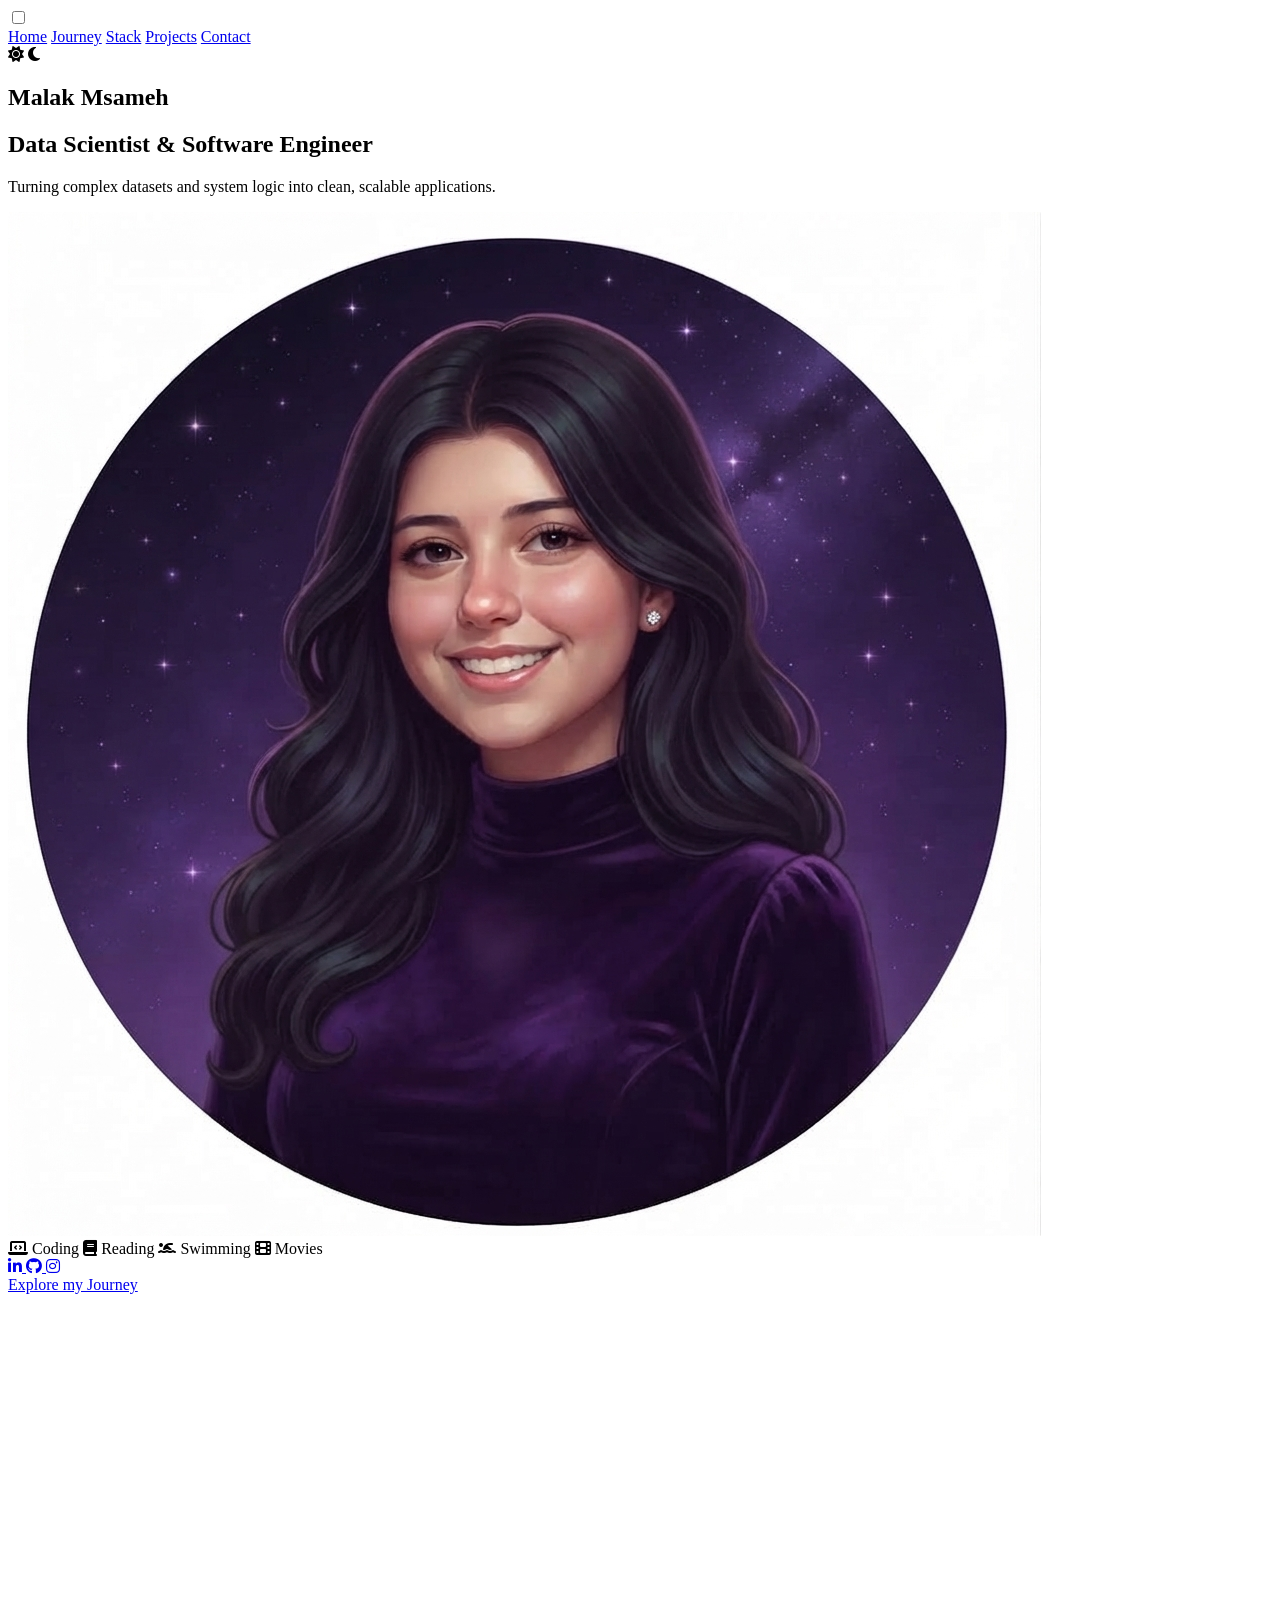
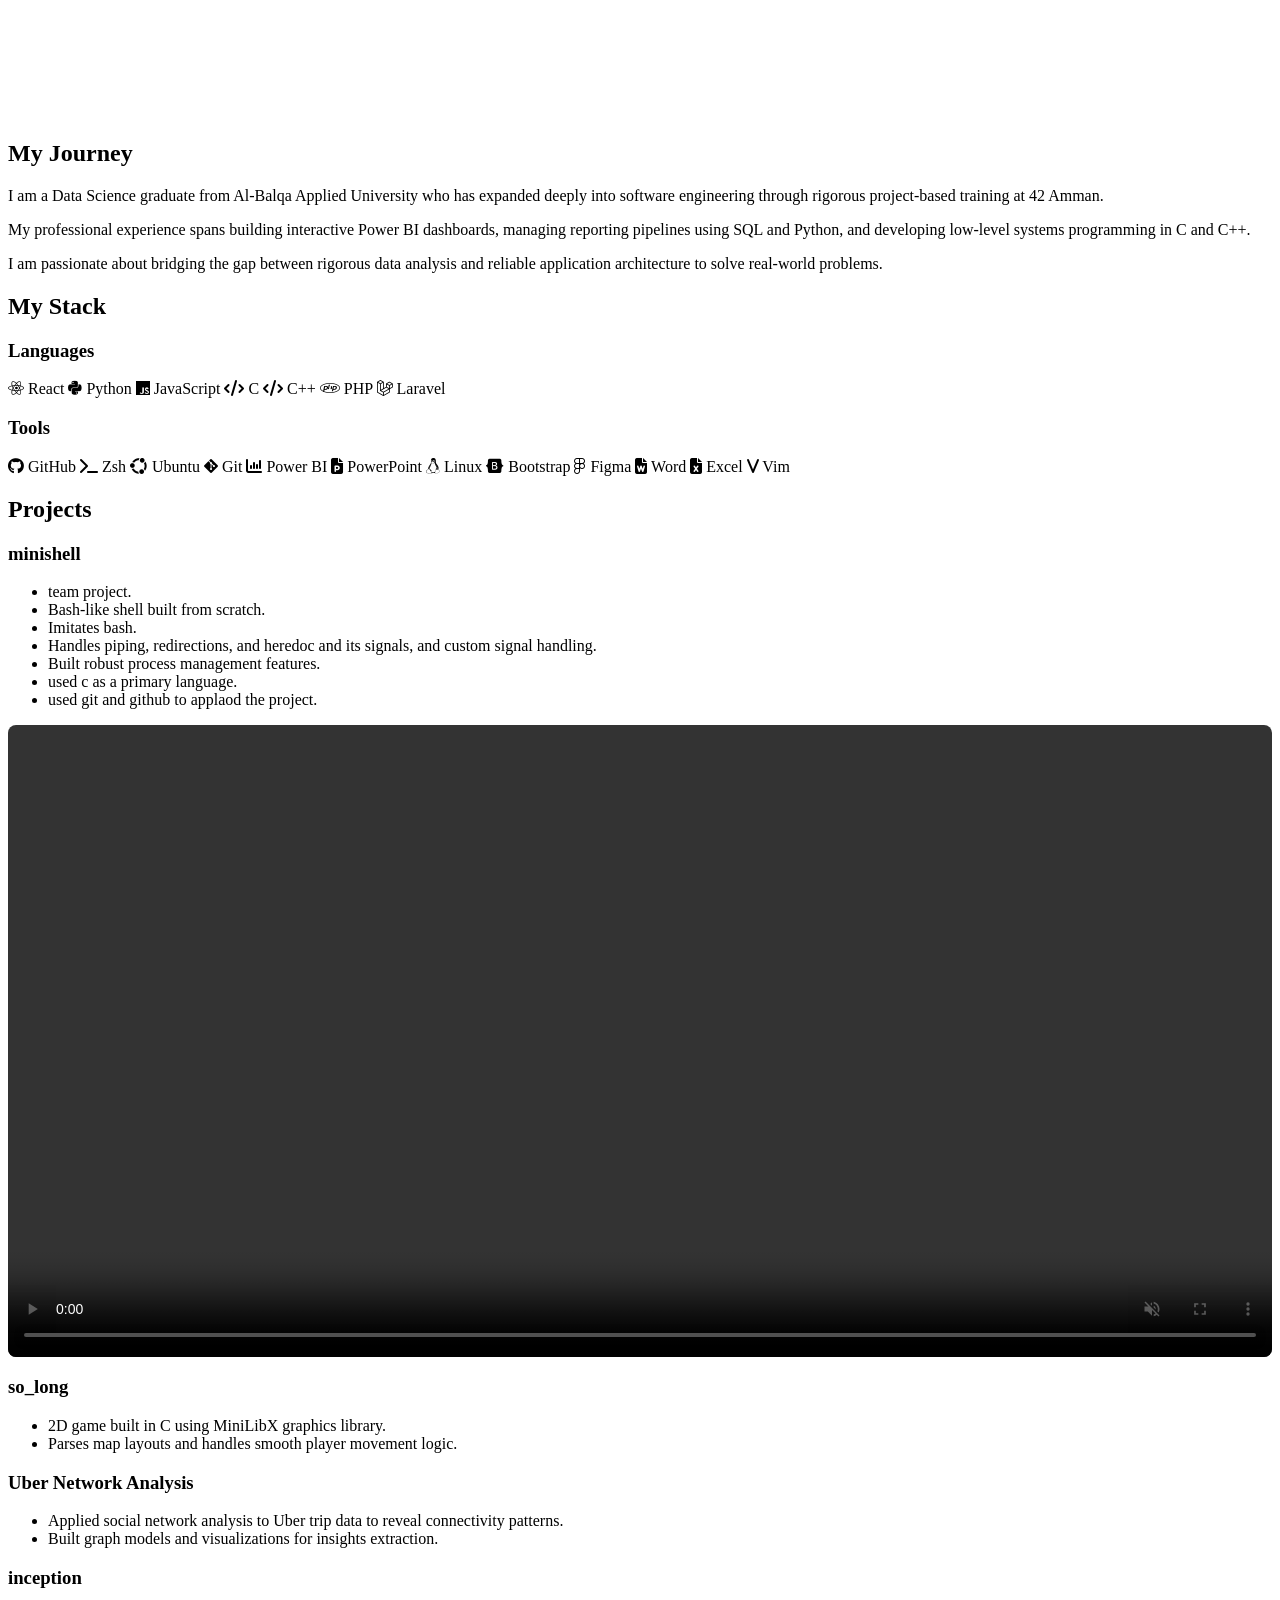
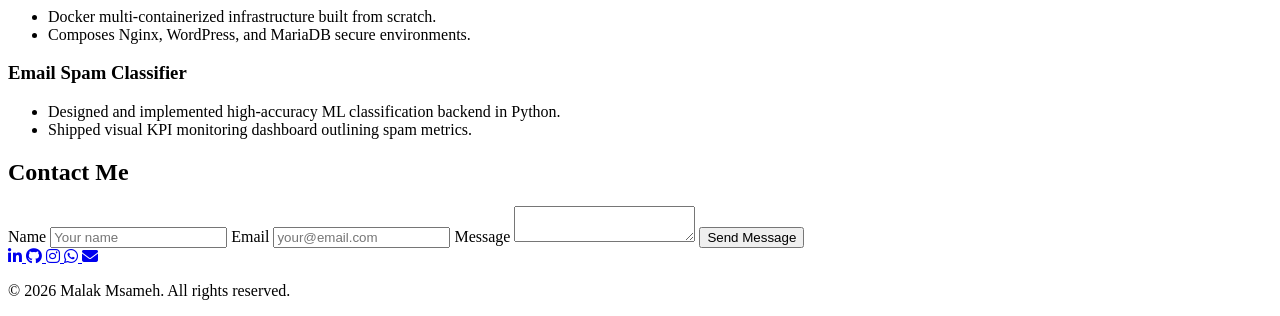
==== index.html @ bebaac87 "completed the html" ====
<!DOCTYPE html>
<html lang="en">
<head>
	<meta charset="UTF-8">
	<meta name="viewport" content="width=device-width, initial-scale=1.0">
	<meta name="description" content="Malak Msameh — Data Scientist and Software Engineer portfolio">
	<title>My Portfolio</title>

	<link rel="stylesheet" href="style.css">
	<link rel="stylesheet" href="https://cdnjs.cloudflare.com/ajax/libs/font-awesome/6.4.0/css/all.min.css">
</head>

<body>
	<!-- the theme of dark and light mode and to switch between them using checkbox-->
	<input type="checkbox" id="theme-toggle" class="theme-checkbox" aria-label="Toggle dark and light mode">
	<div class="container">

		<!-- header section for the nav bar and the dark / light mode -->
		<!-- nav bar elements -->
		<header class="sticky-navbar">
			<nav class="navbar" aria-label="nav">
				<a href="#home">Home</a>
				<a href="#journey">Journey</a>
				<a href="#stack">Stack</a>
				<a href="#projects">Projects</a>
				<a href="#contact">Contact</a>
			</nav>

			<!-- dark and light mode icons  -->
			<label for="theme-toggle" class="theme-toggle-btn" title="Toggle Light/Dark Mode" aria-label="Toggle Light/Dark Mode">
				<i class="fa-solid fa-sun sun-icon"></i>
				<i class="fa-solid fa-moon moon-icon"></i>
			</label>
		</header>

		<!-- main section for everything between the header amd the footer -->
		<main>
			<!-- Hero section or landing screen => title and avatar card-->
			<section id="home" class="intro">

				<div class="hero_sectiom">

					<!-- content of the hero section -->
					<div class="hero-content">
						<!-- name and title and a bit of a quote -->
						<h1 class="name">Malak Msameh</h1>
						<h2 class="profession-title">Data Scientist &amp; Software Engineer</h2>
						<p class="aqout">
							Turning complex datasets and system logic into clean,
							scalable applications.
						</p>
					</div>


					<!-- the avatar card section in the landing page or home page -->
					<div class="hero_avatar">
						<div class="avatar-container">

							<img src="images/avatar.jpg" alt="Malak Msameh Portrait" class="avatar-img">

						</div>

						<!-- hobies icones after the avatar card -->
						<div class="hobbies">
							<span class="hobby-icon">

								<i class="fa-solid fa-laptop-code"></i>
								Coding
							</span>

							<span class="hobby-icon">
								<i class="fa-solid fa-book"></i>
								Reading
							</span>

							<span class="hobby-icon">
								<i class="fa-solid fa-person-swimming"></i>
								Swimming
							</span>

							<span class="hobby-icon">
								<i class="fa-solid fa-film"></i>
								Movies
							</span>
							
						</div>

						<!-- social media links -->
						<div class="social-media-icons">
							<a href="https://www.linkedin.com/in/malak-msameh/" target="_blank" aria-label="LinkedIn">

								<i class="fa-brands fa-linkedin-in"></i>
							</a>

							<a href="https://github.com/malakmsameh" target="_blank" aria-label="GitHub">
								<i class="fa-brands fa-github"></i>
							</a>

							<a href="https://www.instagram.com/malak_musameh/?hl=en" target="_blank" aria-label="Instagram">
								<i class="fa-brands fa-instagram"></i>
							</a>

							<!-- <a href="https://wa.me/" target="_blank" aria-label="WhatsApp">
								<i class="fa-brands fa-whatsapp"></i>
							</a> -->
						</div>
					</div>
				</div>

				<div class="hero-scroll-cue-center">
					<a href="#journey" class="scroll-link">
						<span class="next">Explore my Journey</span>

						<!-- the arrow icon and its measurements and the 
						 xmlns tells the browser that we are using an svg-->
						<svg
							class="squiggly-arrow"
							viewBox="0 0 50 80"
							xmlns="http://www.w3.org/2000/svg"
							aria-hidden="true"
						>
						<!-- this draws the actual line of the arrow  and its style-->
							<path
								d="M35 5 C 10 5, 5 25, 25 30 C 40 35, 10 50, 20 65 M12 55 L22 68 L32 58"
								fill="none"
								stroke-width="2.5"
								stroke-linecap="round"
								stroke-linejoin="round"
							/>
						</svg>
					</a>
				</div>
			</section>

			<!-- my Journey section-->
			<section id="journey">
				<h2 class="section-title">My Journey</h2>

				<div class="about-me">
					<div class="info">
						<p>
							I am a Data Science graduate from Al-Balqa Applied University
							who has expanded deeply into software engineering through
							rigorous project-based training at 42 Amman.
						</p>

						<p>
							My professional experience spans building interactive
							Power BI dashboards, managing reporting pipelines using
							SQL and Python, and developing low-level systems
							programming in C and C++.
						</p>

						<p>
							I am passionate about bridging the gap between rigorous
							data analysis and reliable application architecture to
							solve real-world problems.
						</p>
					</div>
			</div>
		</section>

		<!-- my Stack section -->
		<section id="stack">
		<h2 class="section-title">My Stack</h2>

		<div class="stack-category">
			<h3>Languages</h3>

			<!-- all the icons for the languages -->
			<div class="stack-badge">
			<span class="tech-badge">
				<i class="fa-brands fa-react">

				</i>
				React
			</span>
			<span class="tech-badge">
				<i class="fa-brands fa-python">

				</i>
				Python
			</span>
			<span class="tech-badge">
				<i class="fa-brands fa-js">

				</i>
				JavaScript
			</span>
			<span class="tech-badge">
				<i class="fa-solid fa-code">

				</i>
				C
			</span>
			<span class="tech-badge">
				<i class="fa-solid fa-code">

				</i>
				C++
			</span>
			<span class="tech-badge">
				<i class="fa-brands fa-php">

				</i>
				PHP
			</span>
			<span class="tech-badge">
				<i class="fa-brands fa-laravel">

				</i>
				Laravel
			</span>
			</div>
		</div>

		<!-- all the icons for the tools -->
		<div class="stack-category">
			<h3>Tools</h3>

			<div class="stack-badge">
			<span class="tech-badge">
				<i class="fa-brands fa-github">

				</i>
				GitHub
			</span>
			<span class="tech-badge">
				<i class="fa-solid fa-terminal">

				</i>
				Zsh
			</span>
			<span class="tech-badge">
				<i class="fa-brands fa-ubuntu">

				</i>
				Ubuntu
			</span>
			<span class="tech-badge">
				<i class="fa-brands fa-git-alt">

				</i>
				Git
			</span>
			<span class="tech-badge">
				<i class="fa-solid fa-chart-column">

				</i>
				Power BI
			</span>
			<span class="tech-badge">
				<i class="fa-solid fa-file-powerpoint">

				</i>
				PowerPoint
			</span>
			<span class="tech-badge">
				<i class="fa-brands fa-linux">

				</i>
				Linux
			</span>
			<span class="tech-badge">
				<i class="fa-brands fa-bootstrap">

				</i>
				Bootstrap
			</span>
			<span class="tech-badge">
				<i class="fa-brands fa-figma">

				</i>
				Figma
			</span>
			<span class="tech-badge">
				<i class="fa-solid fa-file-word">

				</i>
				Word
			</span>
			<span class="tech-badge">
				<i class="fa-solid fa-file-excel">

				</i>
				Excel
			</span>
			<span class="tech-badge">
				<i class="fa-solid fa-v">

				</i>
				Vim
			</span>
			</div>
		</div>
		</section>

		<!-- my Projects section-->
		<section id="projects">
		<h2 class="section-title">Projects</h2>

		<div class="projects-grid">
			<!-- Card 1: minishell -->
			<article class="project-card">
			<h3>minishell</h3>
			<ul>
				<li>team project.</li>
				<li>Bash-like shell built from scratch.</li>
				<li>Imitates bash.</li>
				<li>Handles piping, redirections, and heredoc and its signals, and custom signal handling.</li>
				<li>Built robust process management features.</li>
				<li>used c as a primary language.</li>
				<li>used git and github to applaod the project.</li>
			</ul>
			</article>

			<!-- Card 2: so_long -->

			<article class="project-card">
			<div class="so_log_video">
				<video src="video/so_longy.mp4" autoplay muted loop playsinline controls style="width: 100%; border-radius: 8px; display: block;"></video>
			</div>
			<h3>so_long</h3>
			<ul>
				<li>2D game built in C using MiniLibX graphics library.</li>
				<li>Parses map layouts and handles smooth player movement logic.</li>
			</ul>
			</article>
			<!-- Card 3: Uber Network Analysis -->
			<article class="project-card">
			<h3>Uber Network Analysis</h3>
			<ul>
				<li>Applied social network analysis to Uber trip data to reveal connectivity patterns.</li>
				<li>Built graph models and visualizations for insights extraction.</li>
			</ul>
			</article>

			<!-- Card 4: Inception -->
			<article class="project-card">
			<h3>inception</h3>
			<ul>
				<li>Docker multi-containerized infrastructure built from scratch.</li>
				<li>Composes Nginx, WordPress, and MariaDB secure environments.</li>
			</ul>
			</article>

			<!-- Card 5: Email Spam -->
			<article class="project-card project-card-full">
			<h3>Email Spam Classifier</h3>
			<ul>
				<li>Designed and implemented high-accuracy ML classification backend in Python.</li>
				<li>Shipped visual KPI monitoring dashboard outlining spam metrics.</li>
			</ul>
			</article>
		</div>
		</section>

		<!-- Contact me section-->
		<section id="contact" class="contact-section">
			<h2 class="section-title">Contact Me</h2>

			<form class="contact-form" action="#">
				<label for="name">
					Name
				<input type="text" name="name" placeholder="Your name" required>
				</label>

				<label for="email">
					Email
				<input type="email" name="email" placeholder="your@email.com" required >
				</label>

				<label for="message">
					Message
				<textarea name="message" placeholder="Write your message..." required >

				</textarea>
				</label>

				<button type="submit">Send Message</button>
			</form>
		</section>
	</main>

		<!-- Footer -->
		<footer class="footer">
			<div class="footer-social-media-icons">
				<a href="https://www.linkedin.com/in/malak-msameh/" target="_blank" aria-label="LinkedIn" >
					<i class="fa-brands fa-linkedin-in"></i>
				</a>

				<a href="https://github.com/malakmsameh" target="_blank" aria-label="GitHub" >
					<i class="fa-brands fa-github"></i>
				</a>

				<a href="https://www.instagram.com/malak_musameh/?hl=en" target="_blank" aria-label="Instagram" >
					<i class="fa-brands fa-instagram"></i>
				</a>

				<a href="https://wa.me/" target="_blank" aria-label="WhatsApp" >
					<i class="fa-brands fa-whatsapp"></i>
				</a>

				<a href="mailto:malak.musameh31@gmail.com" aria-label="Email" >
					<i class="fa-solid fa-envelope"></i>
				</a>
			</div>

			<!-- copy rights -->
			<p>&copy; 2026 Malak Msameh. All rights reserved.</p>
		</footer>

	</div>
</body>
</html>
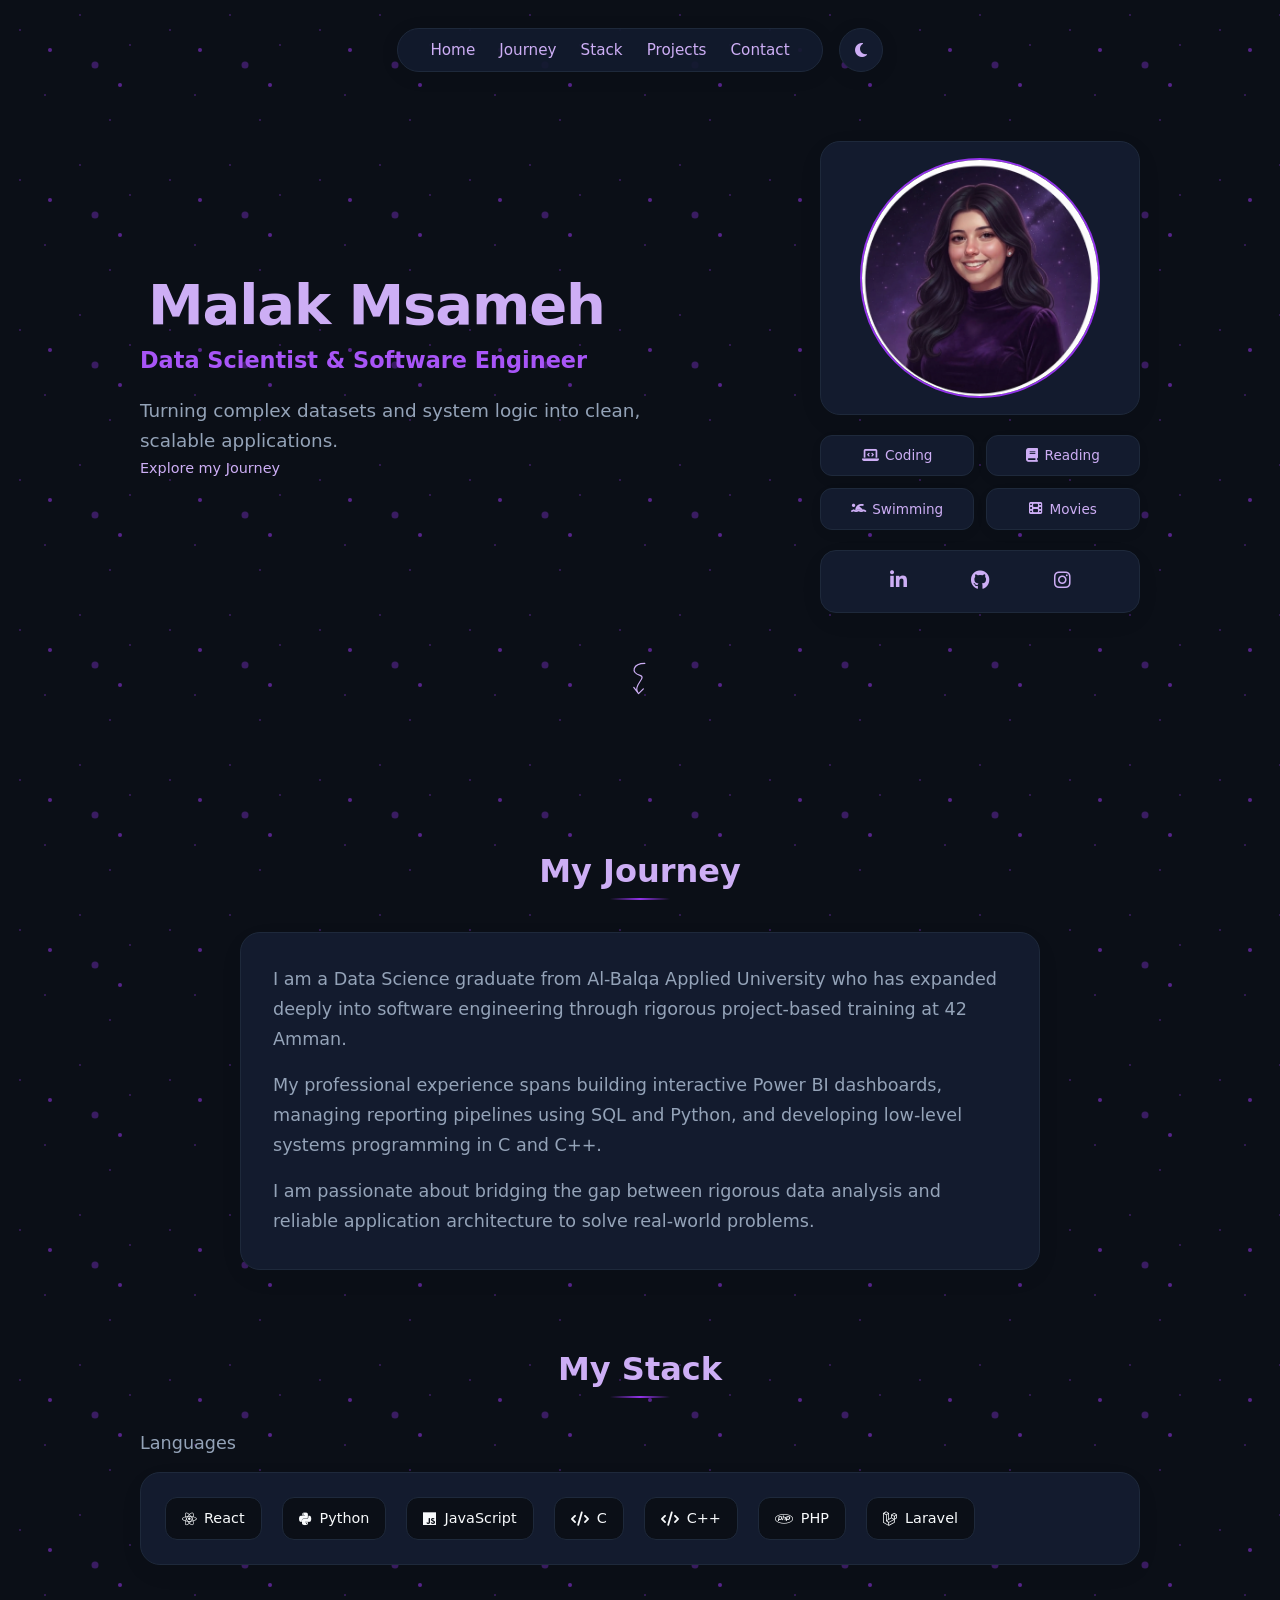
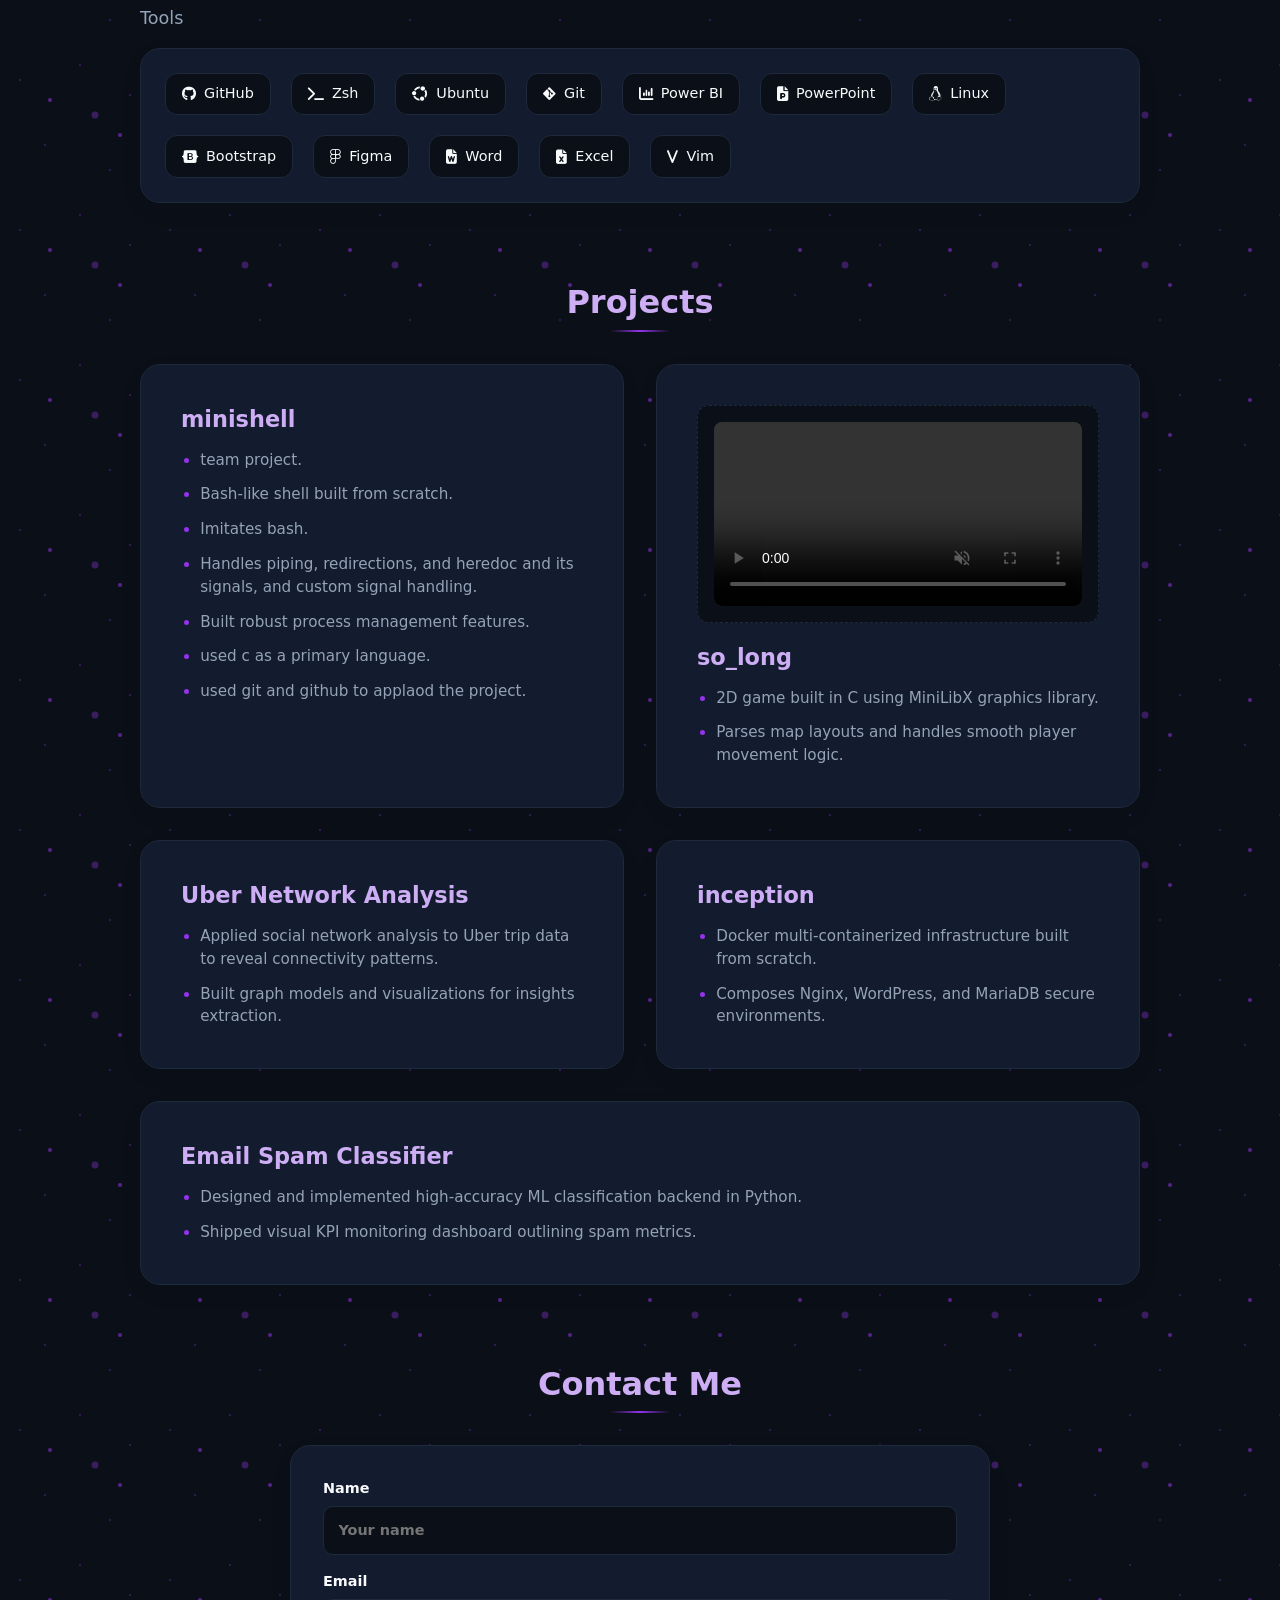
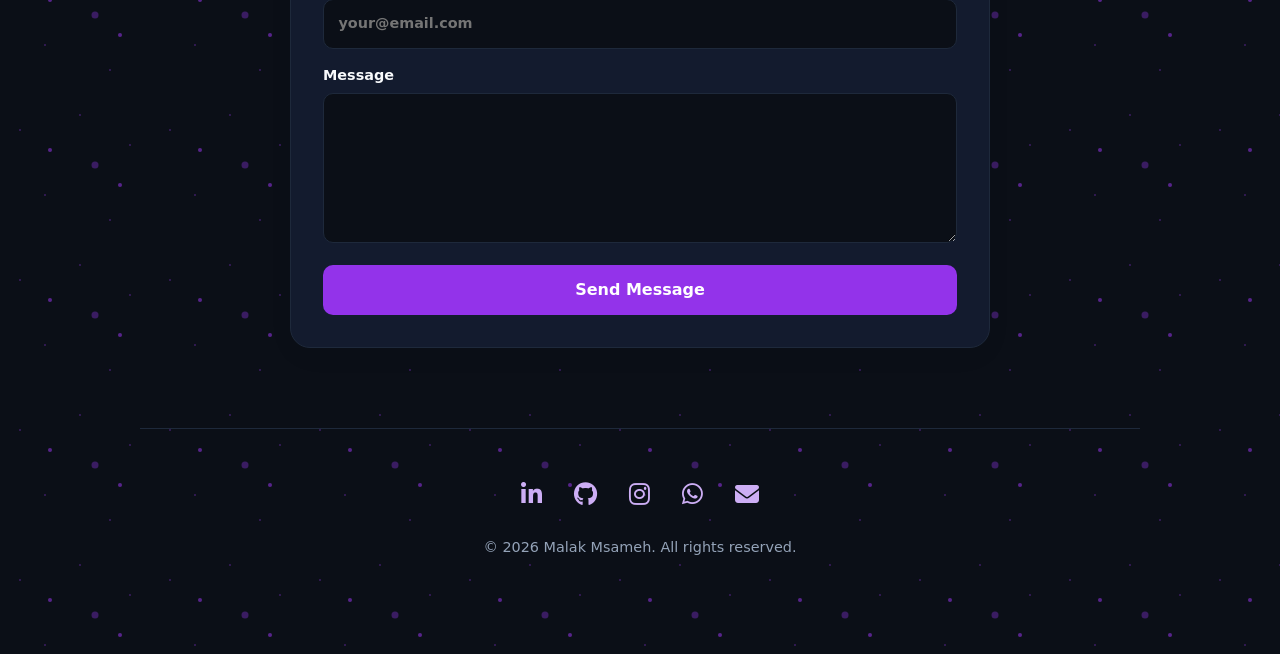
==== commit bc7c6033: "changed the location of the explore" ====
--- a/index.html
+++ b/index.html
@@ -49,6 +49,8 @@
 							Turning complex datasets and system logic into clean,
 							scalable applications.
 						</p>
+						<span class="next">Explore my Journey</span>
+
 					</div>
 
 
@@ -109,7 +111,7 @@
 
 				<div class="hero-scroll-cue-center">
 					<a href="#journey" class="scroll-link">
-						<span class="next">Explore my Journey</span>
+						<!-- <span class="next">Explore my Journey</span> -->
 
 						<!-- the arrow icon and its measurements and the 
 						 xmlns tells the browser that we are using an svg-->
--- a/style.css
+++ b/style.css
@@ -0,0 +1,939 @@
+/* ---------- Theme variables ---------- */
+/* the use of root as a parent contaner or a global container ps has vars */
+:root
+{
+	/* all the colors variables for dark theme*/
+	--bg-color: #0b0f17;
+	--card-bg: #131b2e;
+	--card-border: #1e293b;
+	--text-primary: #f8fafc;
+	--text-secondary: #94a3b8;
+	--accent-lavender: #cdaef5;
+	--accent-purple: #9333ea;
+	--accent-glow: #a855f7;
+	--container-width: 1000px;
+	--page-padding: 1.5rem;
+	--section-space: 5rem;
+}
+
+/* ---------- Light theme variables ---------- */
+body:has(#theme-toggle:checked)
+{
+	--bg-color: #f3ebfc;
+	--card-bg: #e6d5fa;
+	--card-border: #d4bcf7;
+	--text-primary: #2e1065;
+	--text-secondary: #6b46c1;
+	--accent-lavender: #581c87;
+	--accent-purple: #7e22ce;
+	--accent-glow: #9333ea;
+}
+
+/* ---------- Reset ---------- */
+*
+{
+	/* the (*) means everything */
+	/* the box is to make all the cards and boxes the sme size */
+	box-sizing: border-box;
+}
+
+/* smoth */
+html
+{
+	scroll-behavior: smooth;
+	scroll-padding-top: 5rem;
+}
+
+body
+{
+	min-width: 320px;
+	min-height: 100vdh;
+	/* min-height: 550vh; */
+	margin: 0;
+	/* padding: 0 0 8rem; */
+padding: 0 0 2rem;
+	/* overflow-x:auto; */
+
+	background-color: var(--bg-color);
+	/* background dots that are drawn */
+	/* background-image: url("data:image/svg+xml,%3Csvg width='150' height='150' viewBox='0 0 150 150' xmlns='http://www.w3.org/2000/svg'%3E%3Cg fill='%239333ea' fill-opacity='0.15'%3E%3Ccircle cx='20' cy='30' r='1' /%3E%3Ccircle cx='80' cy='15' r='1' /%3E%3Ccircle cx='130' cy='45' r='1' /%3E%3Ccircle cx='45' cy='95' r='1' /%3E%3Ccircle cx='110' cy='120' r='1' /%3E%3Ccircle cx='50' cy='50' r='2' fill-opacity='0.2' /%3E%3Ccircle cx='120' cy='85' r='2' fill-opacity='0.2' /%3E%3Ccircle cx='95' cy='65' r='3.5' fill-opacity='0.1' /%3E%3C/g%3E%3C/svg%3E"); */
+	background-image: url("data:image/svg+xml,%3Csvg width='150' height='150' viewBox='0 0 150 150' xmlns='http://www.w3.org/2000/svg'%3E%3Cg fill='%239333ea' fill-opacity='0.35'%3E%3Ccircle cx='20' cy='30' r='1' /%3E%3Ccircle cx='80' cy='15' r='1' /%3E%3Ccircle cx='130' cy='45' r='1' /%3E%3Ccircle cx='45' cy='95' r='1' /%3E%3Ccircle cx='110' cy='120' r='1' /%3E%3Ccircle cx='50' cy='50' r='2' fill-opacity='0.55' /%3E%3Ccircle cx='120' cy='85' r='2' fill-opacity='0.55' /%3E%3Ccircle cx='95' cy='65' r='3.5' fill-opacity='0.35' /%3E%3C/g%3E%3C/svg%3E");
+	background-repeat: repeat;
+
+	color: var(--text-primary);
+	font-family: system-ui, -apple-system, BlinkMacSystemFont, "Segoe UI",
+		Roboto, sans-serif;
+	line-height: 1.5;
+
+	/* the transition  when i choose light or dark mode*/
+	transition:
+		background-color 0.3s ease,
+		color 0.3s ease;
+}
+
+img, svg
+{
+	display: block;
+	max-width: 100%;
+}
+
+img
+{
+	height: auto;
+}
+
+button,input, textarea
+{
+	font: inherit;
+}
+
+a
+{
+	color: inherit;
+}
+
+.theme-checkbox
+{
+	position: absolute;
+	width: 1px;
+	height: 1px;
+	opacity: 0;
+	/* pointer-events: none; */
+}
+
+/* ---------- Main container ---------- */
+.container
+{
+	width: 92%;
+	max-width: var(--container-width);
+	margin-inline: auto;
+}
+
+/* ---------- Sticky navibar ---------- */
+.sticky-navbar
+{
+	position: sticky;
+	top: 1.5rem;
+	z-index: 1000;
+	display: flex;
+	justify-content: center;
+	align-items: center;
+	gap: 1rem;
+	width: 100%;
+	padding: 0.25rem 0;
+}
+
+.navbar
+{
+	display: flex;
+	flex-wrap: wrap;
+	justify-content: center;
+	align-items: center;
+	gap: 1.5rem;
+	max-width: 100%;
+	padding: 0.6rem 2rem;
+	background-color: color-mix(in srgb, var(--card-bg) 92%, transparent);
+	border: 1px solid var(--card-border);
+	border-radius: 50px;
+	box-shadow: 0 4px 20px rgba(0, 0, 0, 0.08);
+}
+
+.navbar a
+{
+	flex: 0 0 auto;
+	color: var(--accent-lavender);
+	text-decoration: none;
+	font-size: 0.95rem;
+	font-weight: 500;
+	white-space: nowrap;
+	transition: color 0.2s ease, transform 0.2s ease;
+}
+
+.navbar a:hover
+{
+	color: var(--accent-glow);
+	transform: translateY(-2px);
+}
+
+.theme-toggle-btn
+{
+	flex: 0 0 auto;
+	display: flex;
+	width: 44px;
+	height: 44px;
+	border-radius: 50%;
+	justify-content: center;
+	align-items: center;
+	cursor: pointer;
+	background-color: var(--card-bg);
+	border: 1px solid var(--card-border);
+	box-shadow: 0 4px 20px rgba(0, 0, 0, 0.08);
+	transition: transform 0.2s ease, border-color 0.2s ease;
+}
+
+.theme-toggle-btn:hover
+{
+	transform: translateY(-2px);
+	border-color: var(--accent-purple);
+}
+
+.theme-toggle-btn .moon-icon
+{
+	display: block;
+	color: var(--accent-lavender);
+	font-size: 1rem;
+}
+
+.theme-toggle-btn .sun-icon
+{
+	display: none;
+	color: #d97706;
+	font-size: 1.1rem;
+}
+
+#theme-toggle:checked ~ .container .theme-toggle-btn .moon-icon
+{
+	display: none;
+}
+
+#theme-toggle:checked ~ .container .theme-toggle-btn .sun-icon
+{
+	display:block;
+}
+
+/* ---------- Hero section---------- */
+.intro
+{
+	min-height: 80vh;
+	 /* min-height: 100vh; */
+	display: flex;
+	flex-direction: column;
+	justify-content: center;
+	padding: 5rem 0 4rem;
+}
+
+.hero_sectiom
+{
+	display: grid;
+	grid-template-columns: minmax(0, 1.2fr) minmax(240px, 320px);
+	align-items: center;
+	gap: 4rem;
+	width: 100%;
+}
+
+.hero-content
+{
+	min-width: 0;
+}
+
+.name
+{
+	margin: 0 0 0.5rem;
+	padding: 0.2rem 0.5rem;
+	display: inline-block;
+	color: var(--accent-lavender);
+	font-size: 3.5rem;
+	line-height: 1.05;
+	font-weight: 800;
+	letter-spacing: -0.02em;
+	border-radius: 8px;
+	background-color: transparent;
+
+	/* The mandatory transition effect behind my name*/
+	transition: background-color 0.3s ease, color 0.3s ease;
+}
+
+.name:hover
+{
+	background-color: var(--accent-purple);
+	color: #1a0523;
+	cursor:none;
+}
+
+.profession-title
+{
+	margin: 0 0 1.25rem;
+	color: var(--accent-glow);
+	font-size: 1.4rem;
+	line-height: 1.3;
+	font-weight: 600;
+}
+
+.aqout
+{
+	max-width: 550px;
+	margin: 0;
+	color: var(--text-secondary);
+	font-size: 1.15rem;
+	line-height: 1.65;
+	font-weight: 400;
+}
+
+.hero_avatar
+{
+	display: flex;
+	flex-direction: column;
+	gap: 1.25rem;
+	min-width: 0;
+	width: 100%;
+}
+
+.avatar-container
+{
+	width: 100%;
+	border-radius: 20px;
+	padding: 1rem;
+	display: flex;
+	justify-content: center;
+	align-items: center;
+	background-color: var(--card-bg);
+	border: 1px solid var(--card-border);
+	box-shadow: 0 8px 30px rgba(0, 0, 0, 0.04);
+}
+
+.avatar-img
+{
+	width: 100%;
+	max-width: 240px;
+	border-radius: 50%;
+	aspect-ratio: 1;
+	object-fit: cover;
+	border: 2px solid var(--accent-purple);
+}
+
+.hobbies
+{
+	display: grid;
+	grid-template-columns: repeat(2, minmax(0, 1fr));
+	gap: 0.75rem;
+}
+
+.hobby-icon
+{
+	min-width: 0;
+	padding: 0.6rem 0.5rem;
+	border-radius: 12px;
+	display: flex;
+	align-items: center;
+	justify-content: center;
+	gap: 0.4rem;
+	color: var(--accent-lavender);
+	font-size: 0.85rem;
+	text-align: center;
+	background-color: var(--card-bg);
+	border: 1px solid var(--card-border);
+	box-shadow: 0 4px 15px rgba(0, 0, 0, 0.03);
+}
+
+.social-media-icons
+{
+	display: flex;
+	justify-content: center;
+	align-items: center;
+	flex-wrap: wrap;
+	gap: 4rem;
+	border-radius: 16px;
+	padding: 1rem;
+	background-color: var(--card-bg);
+	border: 1px solid var(--card-border);
+	box-shadow: 0 8px 30px rgba(0, 0, 0, 0.03);
+}
+
+.social-media-icons a, .footer-social-media-icons a
+{
+	color: var(--accent-lavender);
+	text-decoration: none;
+	transition: color 0.2s ease, transform 0.2s ease;
+}
+
+.social-media-icons a
+{
+	font-size: 1.2rem;
+}
+
+.social-media-icons a:hover, .footer-social-media-icons a:hover
+{
+	color: var(--accent-glow); transform: translateY(-2px);
+}
+
+/* ---------- Scroll ---------- */
+.hero-scroll-cue-center
+{
+	display: flex;
+	justify-content: center;
+	width: 100%;
+	margin-top: 3rem;
+}
+
+.scroll-link
+{
+	display: flex;
+	flex-direction: column;
+	align-items: center;
+	gap: 0.25rem;
+	color: inherit;
+	text-decoration: none;
+}
+
+.next
+{
+	color: var(--accent-lavender);
+	font-size: 0.9rem;
+	font-weight: 500;
+	text-align: center;
+}
+
+.scroll-link:hover .next
+{
+	color: var(--accent-glow);
+}
+
+/* animation arrow moves */
+.squiggly-arrow
+{
+	width: 24px;
+	height: auto;
+	stroke: var(--accent-lavender);
+	animation: bounceArrow .9s ease-in-out infinite;
+}
+
+@keyframes bounceArrow
+{
+	/* 0%, 20%, 50%, 80%, 100%
+	{
+		transform: translateY(0);
+	} */
+
+	40%
+	{
+		transform: translateY(6px);
+	}
+
+	60%
+	{
+		transform: translateY(3px);
+	}
+}
+
+/* ---------- all the sections ---------- */
+section
+{
+	scroll-margin-top: 5rem;
+}
+
+.section-title
+{
+	position: relative;
+	margin: var(--section-space) 0 2rem;
+	color: var(--accent-lavender);
+	font-size: 2rem;
+	line-height: 1.2;
+	text-align: center;
+}
+
+.section-title::after
+{
+	content: "";
+	display: block;
+	width: 60px;
+	height: 2px;
+	margin: 0.5rem auto 0;
+	background: linear-gradient( 90deg, transparent, var(--accent-purple), transparent);
+}
+
+/* ---------- my Journey section---------- */
+.about-me
+{
+	width: 100%;
+	max-width: 800px;
+	margin-inline: auto;
+}
+
+.info
+{
+	padding: 2rem;
+	color: var(--text-secondary);
+	border-radius: 20px;
+	font-size: 1.1rem;
+	line-height: 1.7;
+	background-color: var(--card-bg);
+	border: 1px solid var(--card-border);
+	box-shadow: 0 8px 30px rgba(0, 0, 0, 0.03);
+}
+
+.info p
+{
+	margin: 0 0 1rem;
+}
+
+.info p:last-child
+{
+	margin-bottom: 0;
+}
+
+/* ---------- Stack ---------- */
+.stack-category
+{
+	margin-bottom: 2.5rem;
+}
+
+.stack-category h3
+{
+	margin: 0 0 1rem;
+	color: var(--text-secondary);
+	font-size: 1.1rem;
+	font-weight: 500;
+}
+
+.stack-badge
+{
+	display: flex;
+	flex-wrap: wrap;
+	align-items: center;
+	gap: 1.25rem;
+	padding: 1.5rem;
+	background-color: var(--card-bg);
+	border: 1px solid var(--card-border);
+	border-radius: 20px;
+	box-shadow: 0 8px 30px rgba(0, 0, 0, 0.03);
+}
+
+.tech-badge
+{
+	min-width: 0;
+	padding: 0.6rem 1rem;
+	display: inline-flex;
+	align-items: center;
+	gap: 0.5rem;
+	color: var(--text-primary);
+	font-size: 0.9rem;
+	white-space: nowrap;
+	background-color: var(--bg-color);
+	border: 1px solid var(--card-border);
+	border-radius: 12px;
+	transition: transform 0.2s ease, border-color 0.2s ease;
+}
+
+.tech-badge:hover
+{
+	transform: translateY(-3px);
+	border-color: var(--accent-purple);
+}
+
+/* ---------- Projects ---------- */
+.projects-grid
+{
+	display: grid;
+	grid-template-columns: repeat(2, minmax(0, 1fr));
+	gap: 2rem;
+	margin-bottom: var(--section-space);
+}
+
+.project-card
+{
+	min-width: 0;
+	padding: 2.5rem;
+	background-color: var(--card-bg);
+	border: 1px solid var(--card-border);
+	border-radius: 20px;
+	box-shadow: 0 8px 30px rgba(0, 0, 0, 0.03);
+	transition: transform 0.3s ease, border-color 0.3s ease;
+}
+
+/* Full-width card project*/
+.project-card-full
+{
+	grid-column: 1 / -1;
+}
+
+.project-card:hover
+{
+	transform: translateY(-4px);
+	border-color: var(--accent-purple);
+}
+
+.project-card h3
+{
+	margin: 0 0 1rem;
+	color: var(--accent-lavender);
+	font-size: 1.4rem;
+	line-height: 1.25;
+	overflow-wrap: anywhere;
+}
+
+.project-card ul
+{
+	display: flex;
+	flex-direction: column;
+	gap: 0.75rem;
+	margin: 0;
+	padding-left: 1.2rem;
+	color: var(--text-secondary);
+	font-size: 0.95rem;
+}
+
+.project-card li::marker
+{
+	color: var(--accent-purple);
+}
+
+.so_log_video
+{
+	min-height: 160px;
+	margin-bottom: 1.25rem;
+	padding: 1rem;
+	display: flex;
+	align-items: center;
+	justify-content: center;
+	color: var(--text-secondary);
+	font-size: 0.9rem;
+	text-align: center;
+	background: var(--bg-color);
+	border: 1px dashed var(--card-border);
+	border-radius: 12px;
+}
+
+/* ---------- Contactme ---------- */
+.contact-section
+{
+	margin-bottom: var(--section-space);
+}
+
+.contact-form
+{
+	width: 100%;
+	max-width: 700px;
+	margin-inline: auto;
+	padding: 2rem;
+	display: grid;
+	gap: 1rem;
+	background-color: var(--card-bg);
+	border: 1px solid var(--card-border);
+	border-radius: 20px;
+	box-shadow: 0 8px 30px rgba(0, 0, 0, 0.03);
+}
+
+.contact-form label
+{
+	color: var(--text-primary);
+	font-size: 0.9rem;
+	font-weight: 600;
+}
+
+.contact-form input, .contact-form textarea
+{
+	width: 100%;
+	margin-top: 0.4rem;
+	padding: 0.8rem 0.9rem;
+	color: var(--text-primary);
+	background-color: var(--bg-color);
+	border: 1px solid var(--card-border);
+	border-radius: 10px;
+	outline: none;
+	transition: border-color 0.2s ease, box-shadow 0.2s ease;
+}
+
+.contact-form textarea
+{
+	min-height: 150px;
+	resize: vertical;
+}
+
+.contact-form input:focus, .contact-form textarea:focus
+{
+	border-color: var(--accent-purple);
+	box-shadow: 0 0 0 3px color-mix(in srgb, var(--accent-purple) 20%, transparent);
+}
+
+.contact-form button
+{
+	width: 100%;
+	padding: 0.8rem 1.2rem;
+
+	color: #fff;
+	background: var(--accent-purple);
+	border: 0;
+	border-radius: 10px;
+
+	cursor: pointer;
+	font-weight: 600;
+
+	transition: transform 0.2s ease, background-color 0.2s ease;
+}
+
+.contact-form button:hover,
+.contact-form button:focus-visible
+{
+	background-color: var(--accent-glow);
+	transform: translateY(-2px);
+}
+
+/* ---------- Footer ---------- */
+.footer
+{
+	margin-top: 3rem;
+	margin-bottom: max(2rem, env(safe-area-inset-bottom));
+	padding: 3rem 0 calc(2rem + env(safe-area-inset-bottom));
+	color: var(--text-secondary);
+	text-align: center;
+	border-top: 1px solid var(--card-border);
+}
+
+.footer-social-media-icons
+{
+	display: flex;
+	justify-content: center;
+	align-items: center;
+	flex-wrap: wrap;
+	gap: 1.25rem 2rem;
+	margin-bottom: 1.5rem;
+}
+
+.footer-social-media-icons a
+{
+	font-size: 1.5rem;
+}
+
+.footer p
+{
+	margin: 0;
+	font-size: 0.9rem;
+	overflow-wrap: anywhere;
+}
+
+/* media query: all sizes */
+@media (max-width: 768px)
+{
+	:root
+	{
+		--page-padding: 1.25rem;
+		--section-space: 4rem;
+	}
+
+	.container
+	{
+		width: 94%;
+	}
+
+	.intro
+	{
+		min-height: auto;
+		padding: 3rem 0 2.5rem;
+	}
+
+	.hero_sectiom
+	{
+		grid-template-columns: 1fr;
+		gap: 2.5rem;
+		text-align: center;
+	}
+
+	.hero-content
+	{
+		display: flex;
+		flex-direction: column;
+		align-items: center;
+	}
+
+	.name
+	{
+		font-size: 2.75rem;
+	}
+
+	.profession-title
+	{
+		font-size: 1.2rem;
+	}
+
+	.aqout
+	{
+		max-width: 100%;
+	}
+
+	.hero_avatar
+	{
+		width: 100%;
+		max-width: 420px;
+		margin-inline: auto;
+	}
+
+	.section-title
+	{
+		font-size: 1.75rem;
+	}
+
+	.projects-grid
+	{
+		grid-template-columns: 1fr;
+	}
+
+	.footer
+	{
+		padding: 2.5rem 0 1.5rem;
+	}
+}
+
+@media (max-width: 480px)
+{
+	:root
+	{
+		--page-padding: 1rem;
+		--section-space: 3rem;
+	}
+
+	.container
+	{
+		width: 100%;
+		padding-inline: var(--page-padding);
+	}
+
+	body
+	{
+		padding-bottom: 1.5rem;
+	}
+
+	.sticky-navbar
+	{
+		top: 0.5rem;
+		align-items: stretch;
+	}
+
+	.navbar
+	{
+		flex: 1 1 auto;
+		gap: 0.5rem 0.75rem;
+		padding: 0.6rem 0.75rem;
+		border-radius: 18px;
+	}
+
+	.navbar a
+	{
+		font-size: 0.78rem;
+	}
+
+	.theme-toggle-btn
+	{
+		width: 40px;
+		height: 40px;
+	}
+
+	.intro
+	{
+		padding-top: 2.5rem;
+	}
+
+	.name
+	{
+		font-size: 2rem;
+	}
+
+	.profession-title
+	{
+		font-size: 1.05rem;
+	}
+
+	.aqout
+	{
+		font-size: 0.95rem;
+	}
+
+	.hobby-icon
+	{
+		min-height: 42px;
+		font-size: 0.75rem;
+	}
+
+	.stack-badge
+	{
+		gap: 0.6rem;
+		padding: 1rem;
+	}
+
+	.tech-badge
+	{
+		flex: 1 1 auto;
+		justify-content: center;
+		white-space: normal;
+		text-align: center;
+		padding: 0.6rem 0.7rem;
+		font-size: 0.78rem;
+	}
+
+	.section-title
+	{
+		font-size: 1.5rem;
+		margin-top: 3rem;
+		margin-bottom: 1.5rem;
+	}
+
+	.info
+	{
+		padding: 1.25rem;
+		font-size: 1rem;
+	}
+
+	.project-card
+	{
+		padding: 1.25rem;
+		border-radius: 16px;
+	}
+
+	.project-card h3
+	{
+		font-size: 1.15rem;
+	}
+
+	.project-card ul
+	{
+		font-size: 0.85rem;
+	}
+
+	.so_log_video
+	{
+		min-height: 130px;
+	}
+
+	.contact-section
+	{
+		margin-bottom: 2rem;
+	}
+
+	.contact-form
+	{
+		padding: 1.1rem;
+		gap: 0.75rem;
+	}
+
+	.contact-form input, .contact-form textarea
+	{
+		padding: 0.7rem 0.8rem;
+	}
+
+	.contact-form textarea
+	{
+		min-height: 120px;
+	}
+
+	.contact-form button
+	{
+		padding: 0.75rem 1rem;
+	}
+
+	.footer
+	{
+		margin-top: 2rem;
+		margin-bottom: 2rem;
+		padding: 2rem 0 1.5rem;
+	}
+
+	.footer-social-media-icons
+	{
+		/* margin-top: rem; */
+		margin-bottom: 1.25rem;
+	}
+
+	.footer p
+	{
+		line-height: 1.5;
+	}
+}
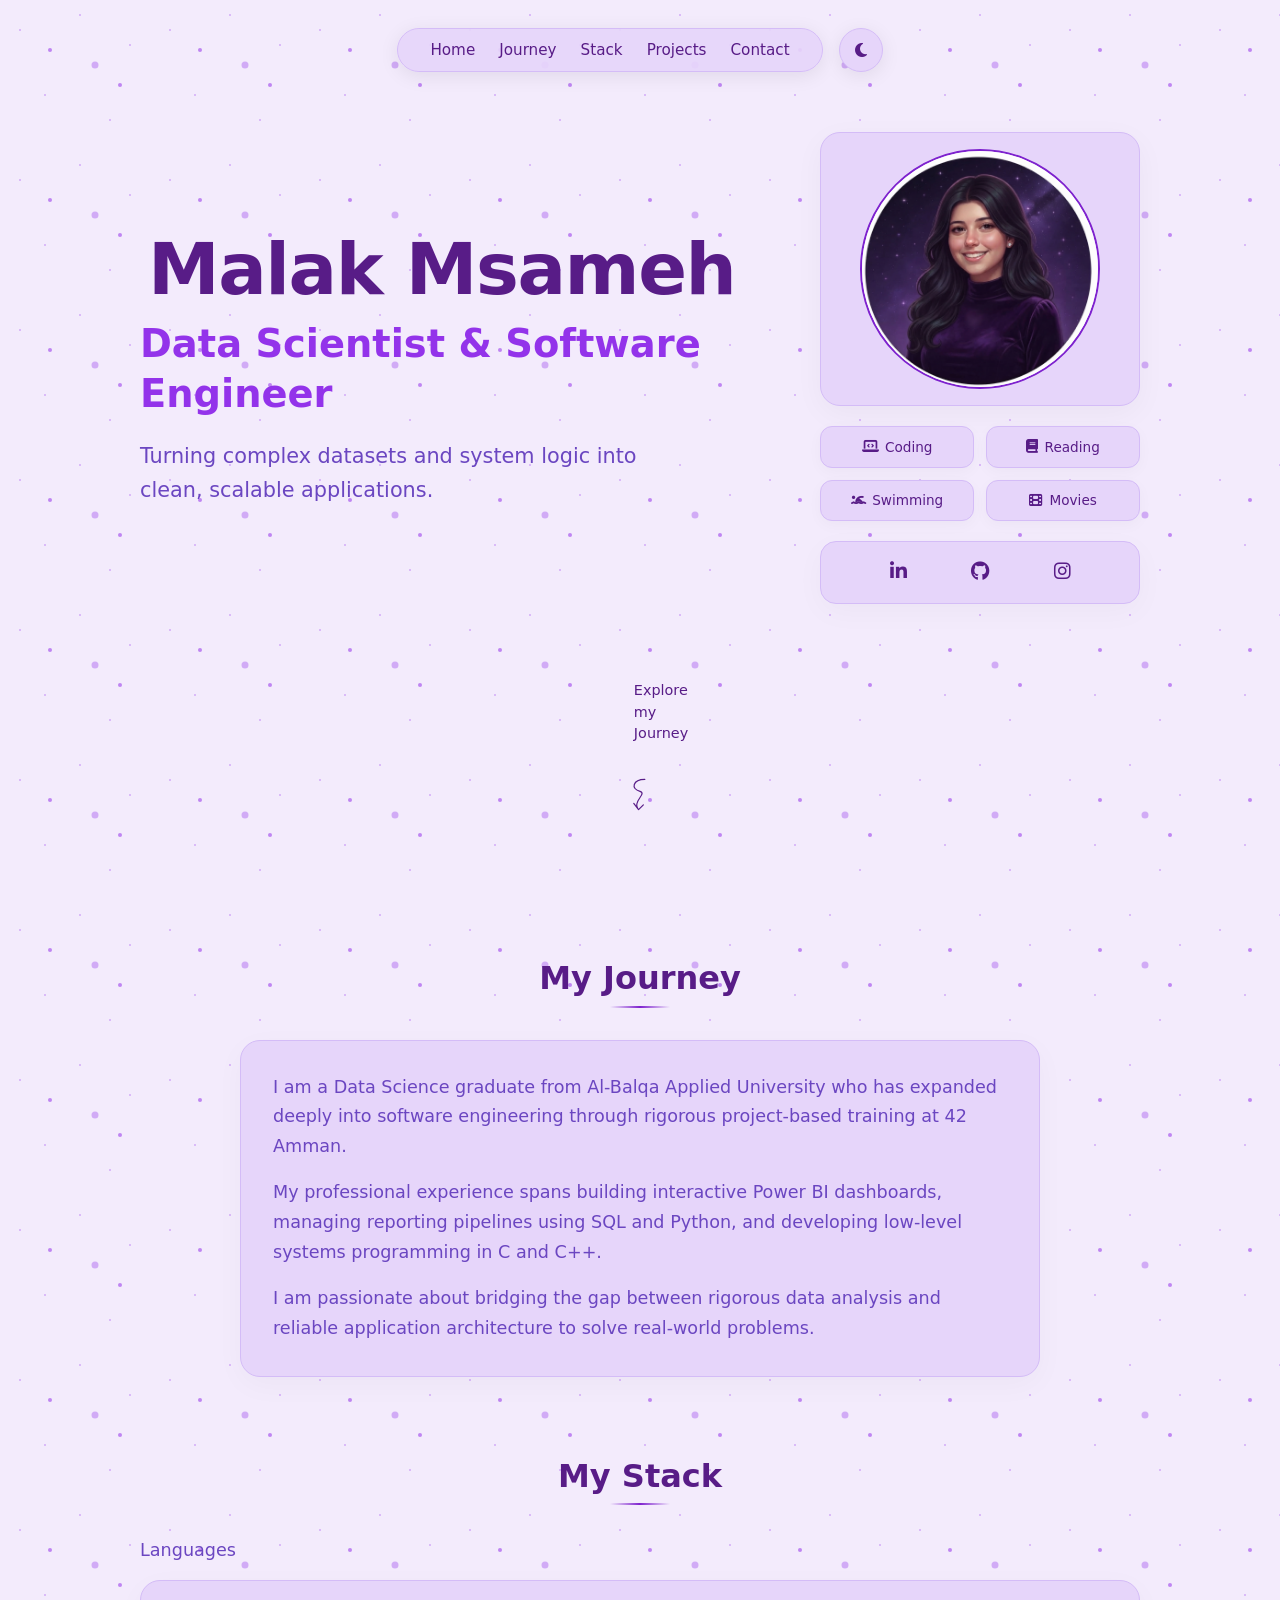
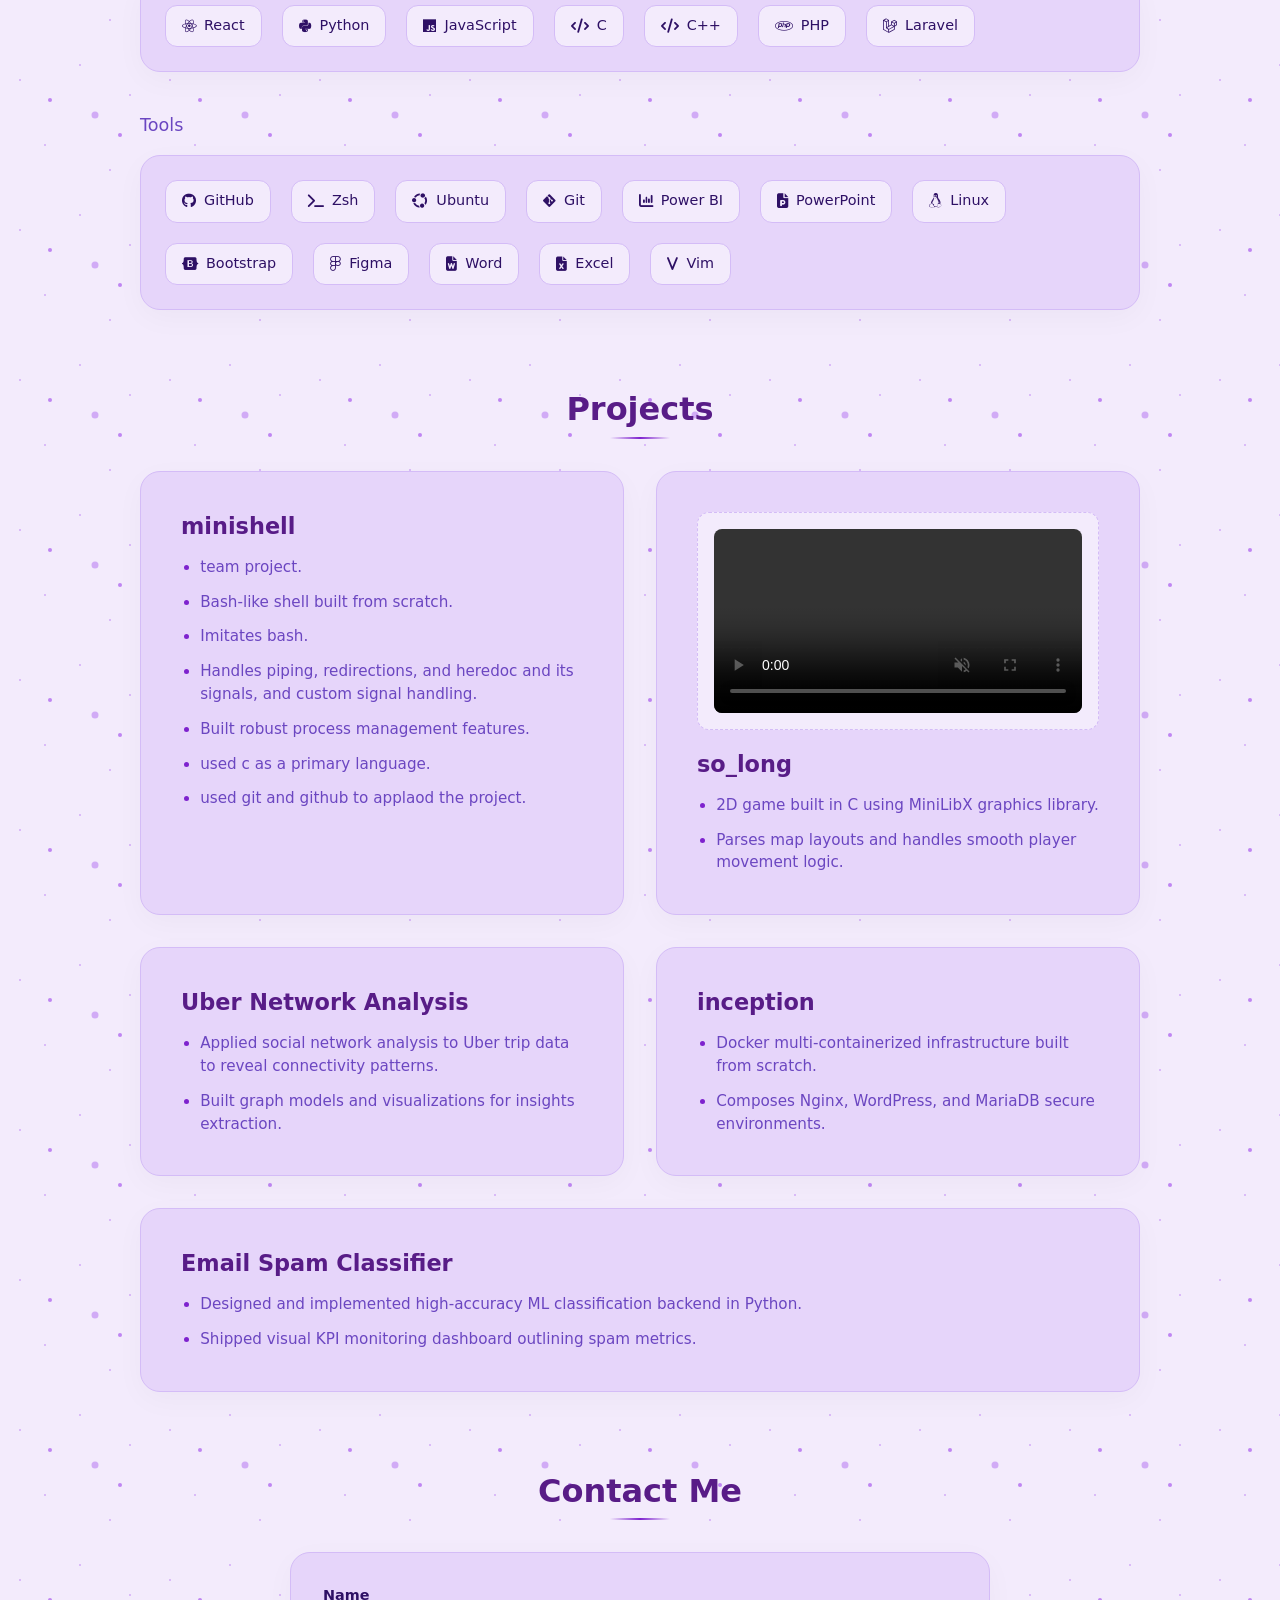
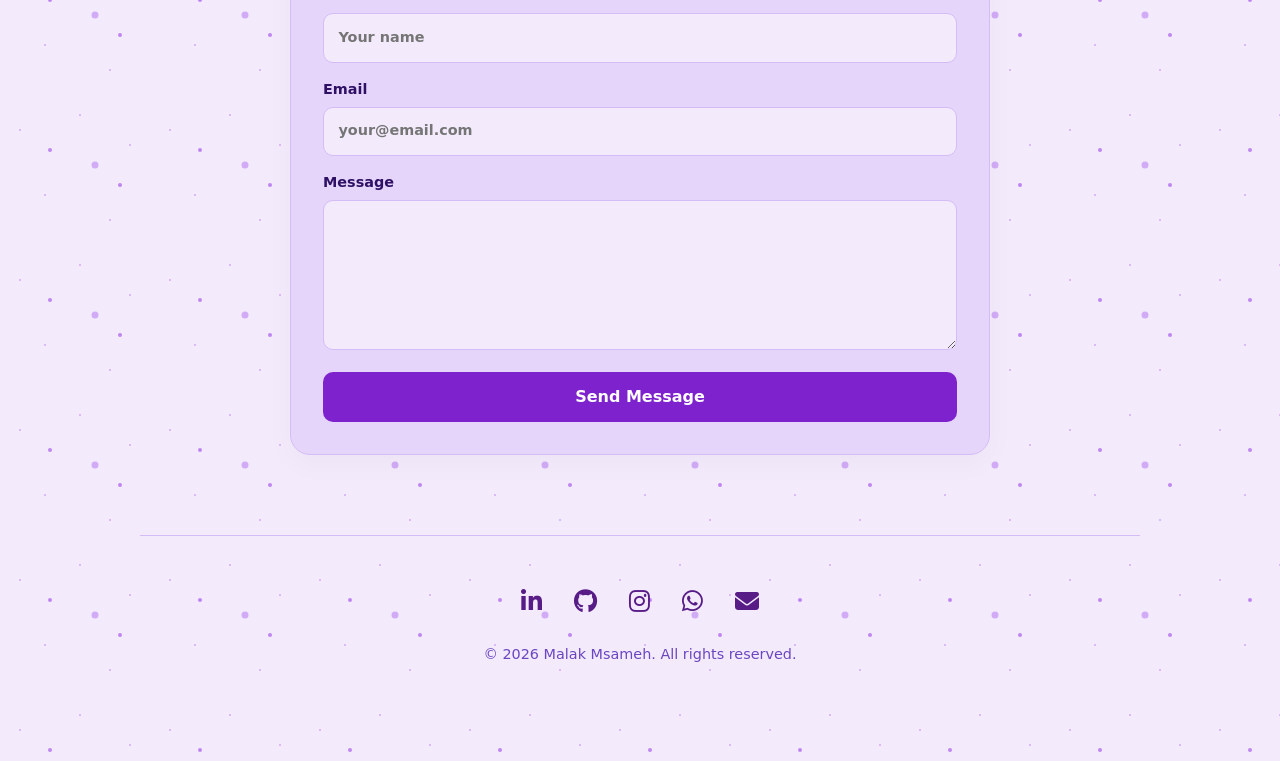
==== commit c4cf9445: "returned to the chenge size commit" ====
--- a/index.html
+++ b/index.html
@@ -49,8 +49,6 @@
 							Turning complex datasets and system logic into clean,
 							scalable applications.
 						</p>
-						<span class="next">Explore my Journey</span>
-
 					</div>
 
 
@@ -111,7 +109,7 @@
 
 				<div class="hero-scroll-cue-center">
 					<a href="#journey" class="scroll-link">
-						<!-- <span class="next">Explore my Journey</span> -->
+						<span class="next">Explore my Journey</span>
 
 						<!-- the arrow icon and its measurements and the 
 						 xmlns tells the browser that we are using an svg-->
--- a/style.css
+++ b/style.css
@@ -3,22 +3,14 @@
 :root
 {
 	/* all the colors variables for dark theme*/
-	--bg-color: #0b0f17;
+	/* --bg-color: #0b0f17;
 	--card-bg: #131b2e;
 	--card-border: #1e293b;
 	--text-primary: #f8fafc;
 	--text-secondary: #94a3b8;
 	--accent-lavender: #cdaef5;
 	--accent-purple: #9333ea;
-	--accent-glow: #a855f7;
-	--container-width: 1000px;
-	--page-padding: 1.5rem;
-	--section-space: 5rem;
-}
-
-/* ---------- Light theme variables ---------- */
-body:has(#theme-toggle:checked)
-{
+	--accent-glow: #a855f7; */
 	--bg-color: #f3ebfc;
 	--card-bg: #e6d5fa;
 	--card-border: #d4bcf7;
@@ -27,6 +19,32 @@
 	--accent-lavender: #581c87;
 	--accent-purple: #7e22ce;
 	--accent-glow: #9333ea;
+	--container-width: 1000px;
+	--page-padding: 1.5rem;
+	--section-space: 5rem;
+}
+
+/* ---------- Light theme variables ---------- */
+body:has(#theme-toggle:checked)
+{
+	/* --bg-color: #f3ebfc;
+	--card-bg: #e6d5fa;
+	--card-border: #d4bcf7;
+	--text-primary: #2e1065;
+	--text-secondary: #6b46c1;
+	--accent-lavender: #581c87;
+	--accent-purple: #7e22ce;
+	--accent-glow: #9333ea; */
+--bg-color: #0b0f17;
+	--card-bg: #131b2e;
+	--card-border: #1e293b;
+	--text-primary: #f8fafc;
+	--text-secondary: #94a3b8;
+	--accent-lavender: #cdaef5;
+	--accent-purple: #9333ea;
+	--accent-glow: #a855f7;
+
+
 }
 
 /* ---------- Reset ---------- */
@@ -232,7 +250,7 @@
 	padding: 0.2rem 0.5rem;
 	display: inline-block;
 	color: var(--accent-lavender);
-	font-size: 3.5rem;
+	font-size: 4.5rem;
 	line-height: 1.05;
 	font-weight: 800;
 	letter-spacing: -0.02em;
@@ -254,7 +272,7 @@
 {
 	margin: 0 0 1.25rem;
 	color: var(--accent-glow);
-	font-size: 1.4rem;
+	font-size: 2.4rem;
 	line-height: 1.3;
 	font-weight: 600;
 }
@@ -264,7 +282,7 @@
 	max-width: 550px;
 	margin: 0;
 	color: var(--text-secondary);
-	font-size: 1.15rem;
+	font-size: 1.30rem;
 	line-height: 1.65;
 	font-weight: 400;
 }
@@ -377,10 +395,14 @@
 
 .next
 {
+	/* margin-top: 10%; */
+	/* gap: 10%; */
 	color: var(--accent-lavender);
 	font-size: 0.9rem;
 	font-weight: 500;
-	text-align: center;
+	margin-left: 30%;
+	padding: 20%;
+	/* text-align: left; */
 }
 
 .scroll-link:hover .next
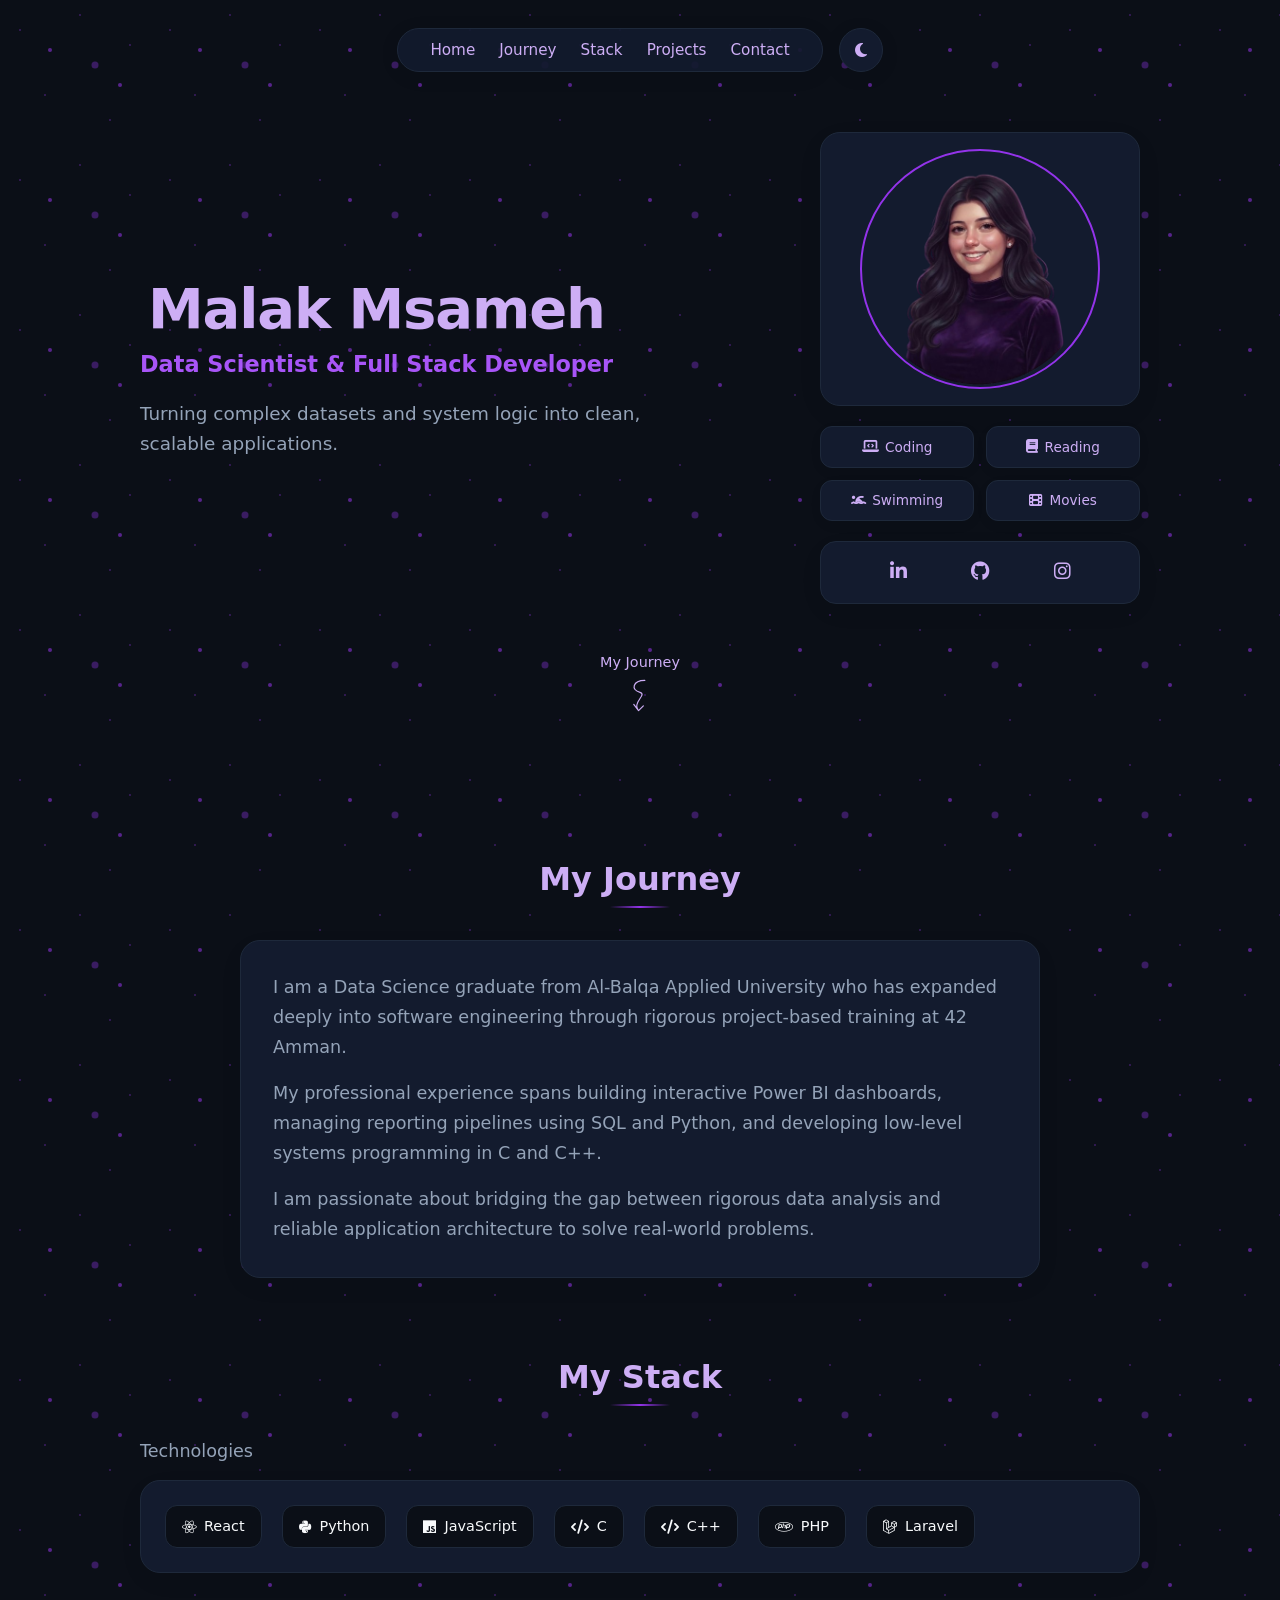
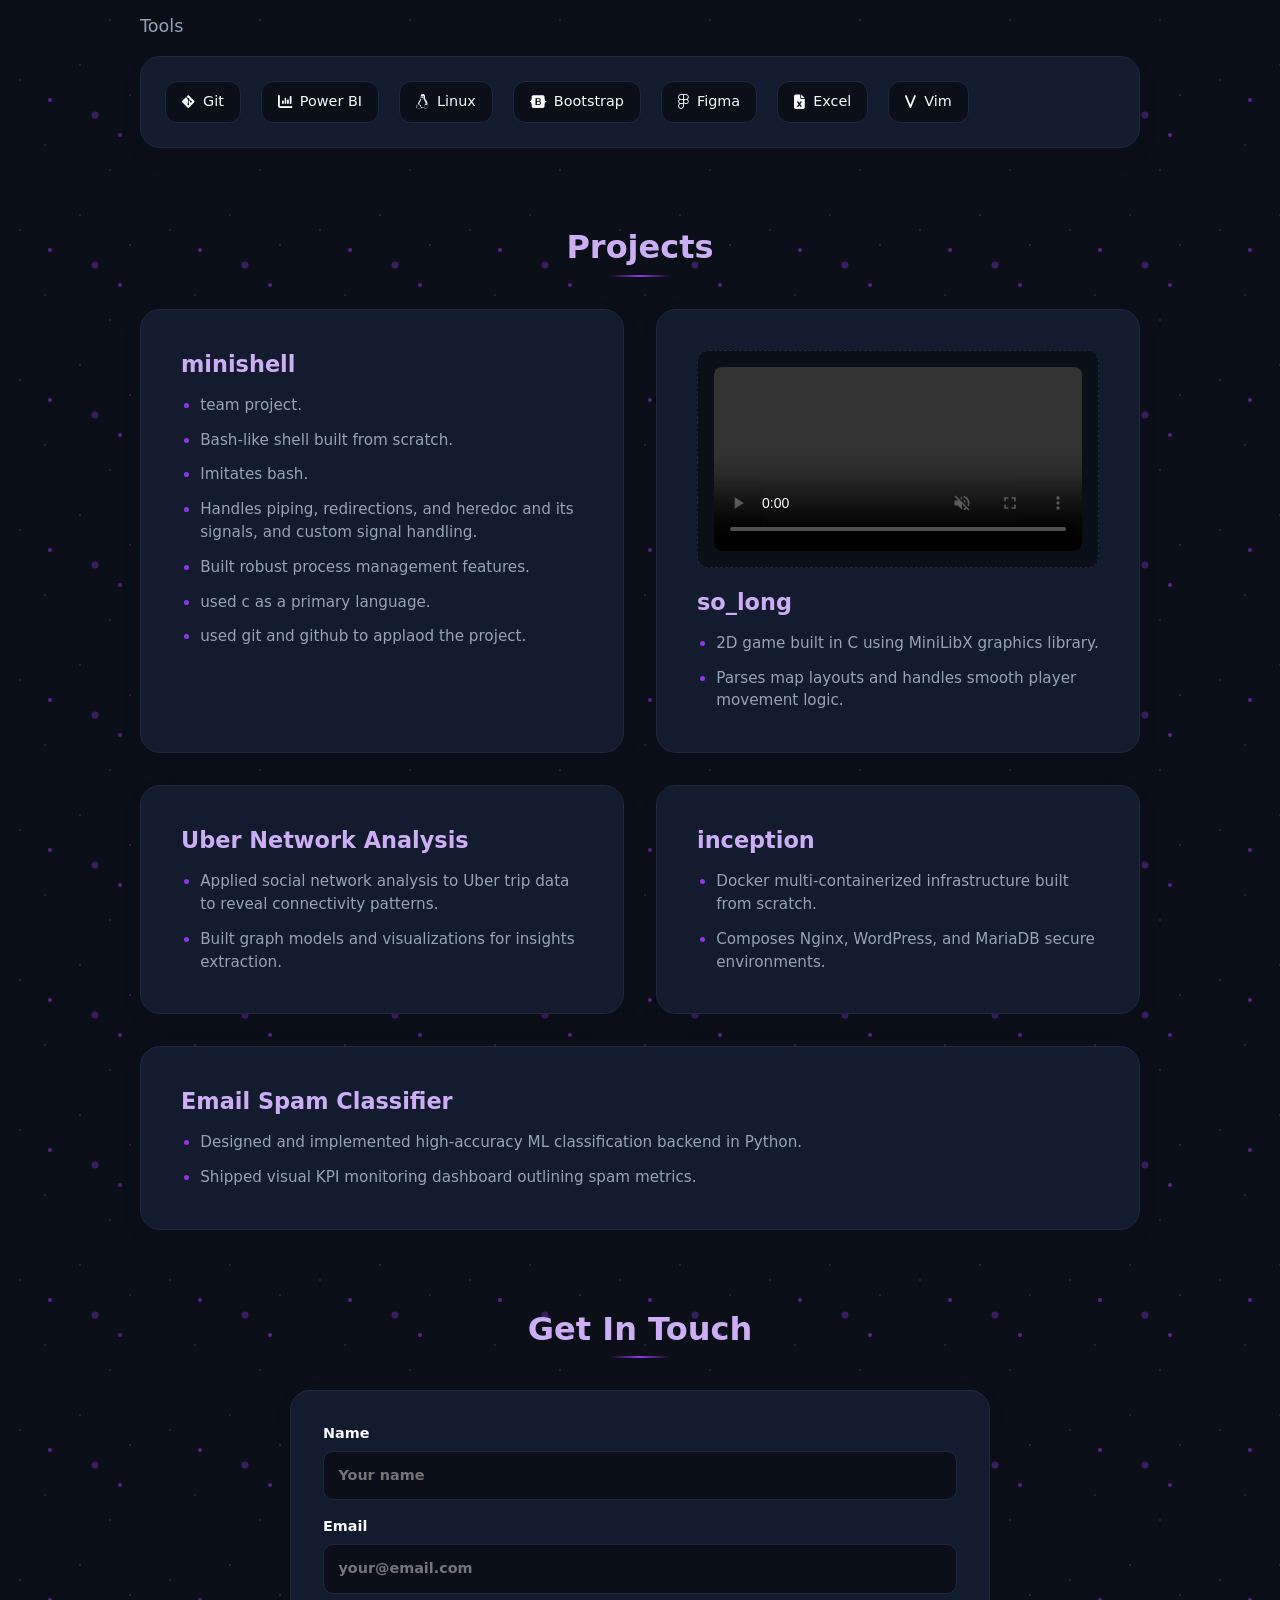
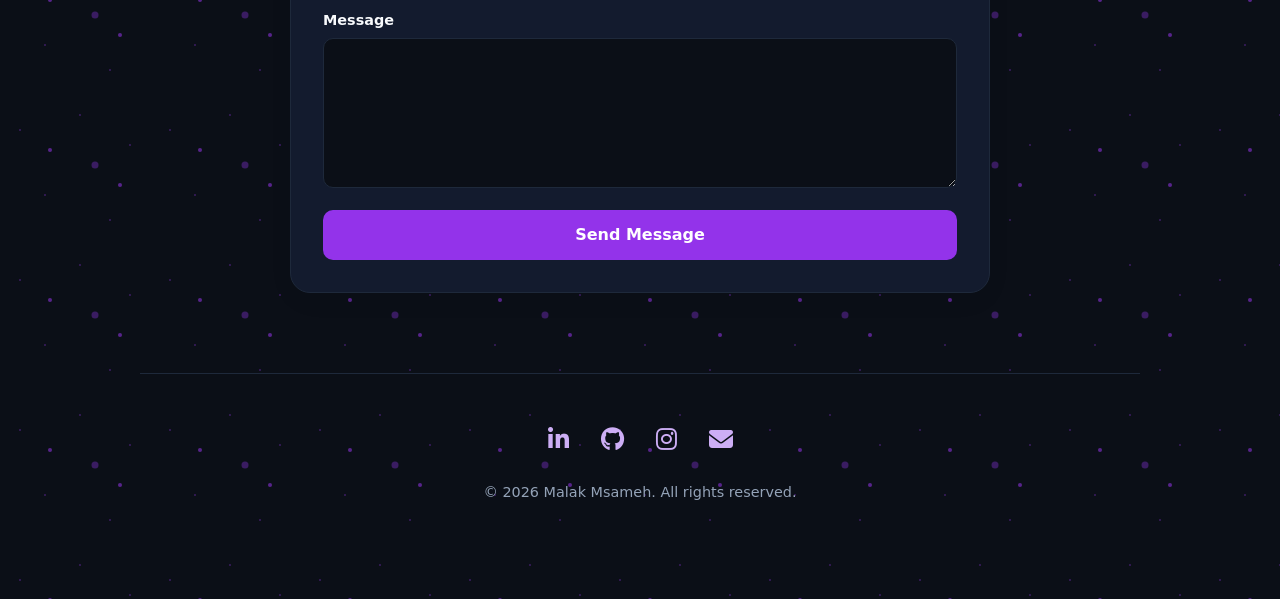
==== commit f161b3ca: "corrected the technologies and the tools that i used" ====
--- a/index.html
+++ b/index.html
@@ -44,7 +44,7 @@
 					<div class="hero-content">
 						<!-- name and title and a bit of a quote -->
 						<h1 class="name">Malak Msameh</h1>
-						<h2 class="profession-title">Data Scientist &amp; Software Engineer</h2>
+						<h2 class="profession-title">Data Scientist &amp; Full Stack Developer</h2>
 						<p class="aqout">
 							Turning complex datasets and system logic into clean,
 							scalable applications.
@@ -56,7 +56,7 @@
 					<div class="hero_avatar">
 						<div class="avatar-container">
 
-							<img src="images/avatar.jpg" alt="Malak Msameh Portrait" class="avatar-img">
+							<img src="images/avatar.png" alt="Malak Msameh Portrait" class="avatar-img">
 
 						</div>
 
@@ -109,7 +109,7 @@
 
 				<div class="hero-scroll-cue-center">
 					<a href="#journey" class="scroll-link">
-						<span class="next">Explore my Journey</span>
+						<span class="next">My Journey</span>
 
 						<!-- the arrow icon and its measurements and the 
 						 xmlns tells the browser that we are using an svg-->
@@ -165,7 +165,7 @@
 		<h2 class="section-title">My Stack</h2>
 
 		<div class="stack-category">
-			<h3>Languages</h3>
+			<h3>Technologies</h3>
 
 			<!-- all the icons for the languages -->
 			<div class="stack-badge">
@@ -219,24 +219,24 @@
 			<h3>Tools</h3>
 
 			<div class="stack-badge">
-			<span class="tech-badge">
+			<!-- <span class="tech-badge">
 				<i class="fa-brands fa-github">
 
 				</i>
 				GitHub
-			</span>
-			<span class="tech-badge">
+			</span> -->
+			<!-- <span class="tech-badge">
 				<i class="fa-solid fa-terminal">
 
 				</i>
 				Zsh
-			</span>
-			<span class="tech-badge">
+			</span> -->
+			<!-- <span class="tech-badge">
 				<i class="fa-brands fa-ubuntu">
 
 				</i>
 				Ubuntu
-			</span>
+			</span> -->
 			<span class="tech-badge">
 				<i class="fa-brands fa-git-alt">
 
@@ -249,12 +249,12 @@
 				</i>
 				Power BI
 			</span>
-			<span class="tech-badge">
+			<!-- <span class="tech-badge">
 				<i class="fa-solid fa-file-powerpoint">
 
 				</i>
 				PowerPoint
-			</span>
+			</span> -->
 			<span class="tech-badge">
 				<i class="fa-brands fa-linux">
 
@@ -273,12 +273,12 @@
 				</i>
 				Figma
 			</span>
-			<span class="tech-badge">
+			<!-- <span class="tech-badge">
 				<i class="fa-solid fa-file-word">
 
 				</i>
 				Word
-			</span>
+			</span> -->
 			<span class="tech-badge">
 				<i class="fa-solid fa-file-excel">
 
@@ -357,7 +357,7 @@
 
 		<!-- Contact me section-->
 		<section id="contact" class="contact-section">
-			<h2 class="section-title">Contact Me</h2>
+			<h2 class="section-title">Get In Touch</h2>
 
 			<form class="contact-form" action="#">
 				<label for="name">
@@ -397,9 +397,9 @@
 					<i class="fa-brands fa-instagram"></i>
 				</a>
 
-				<a href="https://wa.me/" target="_blank" aria-label="WhatsApp" >
+				<!-- <a href="https://wa.me/" target="_blank" aria-label="WhatsApp" >
 					<i class="fa-brands fa-whatsapp"></i>
-				</a>
+				</a> -->
 
 				<a href="mailto:malak.musameh31@gmail.com" aria-label="Email" >
 					<i class="fa-solid fa-envelope"></i>
--- a/style.css
+++ b/style.css
@@ -3,14 +3,22 @@
 :root
 {
 	/* all the colors variables for dark theme*/
-	/* --bg-color: #0b0f17;
+	--bg-color: #0b0f17;
 	--card-bg: #131b2e;
 	--card-border: #1e293b;
 	--text-primary: #f8fafc;
 	--text-secondary: #94a3b8;
 	--accent-lavender: #cdaef5;
 	--accent-purple: #9333ea;
-	--accent-glow: #a855f7; */
+	--accent-glow: #a855f7;
+	--container-width: 1000px;
+	--page-padding: 1.5rem;
+	--section-space: 5rem;
+}
+
+/* ---------- Light theme variables ---------- */
+body:has(#theme-toggle:checked)
+{
 	--bg-color: #f3ebfc;
 	--card-bg: #e6d5fa;
 	--card-border: #d4bcf7;
@@ -19,32 +27,6 @@
 	--accent-lavender: #581c87;
 	--accent-purple: #7e22ce;
 	--accent-glow: #9333ea;
-	--container-width: 1000px;
-	--page-padding: 1.5rem;
-	--section-space: 5rem;
-}
-
-/* ---------- Light theme variables ---------- */
-body:has(#theme-toggle:checked)
-{
-	/* --bg-color: #f3ebfc;
-	--card-bg: #e6d5fa;
-	--card-border: #d4bcf7;
-	--text-primary: #2e1065;
-	--text-secondary: #6b46c1;
-	--accent-lavender: #581c87;
-	--accent-purple: #7e22ce;
-	--accent-glow: #9333ea; */
---bg-color: #0b0f17;
-	--card-bg: #131b2e;
-	--card-border: #1e293b;
-	--text-primary: #f8fafc;
-	--text-secondary: #94a3b8;
-	--accent-lavender: #cdaef5;
-	--accent-purple: #9333ea;
-	--accent-glow: #a855f7;
-
-
 }
 
 /* ---------- Reset ---------- */
@@ -250,7 +232,7 @@
 	padding: 0.2rem 0.5rem;
 	display: inline-block;
 	color: var(--accent-lavender);
-	font-size: 4.5rem;
+	font-size: 3.5rem;
 	line-height: 1.05;
 	font-weight: 800;
 	letter-spacing: -0.02em;
@@ -272,7 +254,7 @@
 {
 	margin: 0 0 1.25rem;
 	color: var(--accent-glow);
-	font-size: 2.4rem;
+	font-size: 1.4rem;
 	line-height: 1.3;
 	font-weight: 600;
 }
@@ -282,7 +264,7 @@
 	max-width: 550px;
 	margin: 0;
 	color: var(--text-secondary);
-	font-size: 1.30rem;
+	font-size: 1.15rem;
 	line-height: 1.65;
 	font-weight: 400;
 }
@@ -395,14 +377,10 @@
 
 .next
 {
-	/* margin-top: 10%; */
-	/* gap: 10%; */
 	color: var(--accent-lavender);
 	font-size: 0.9rem;
 	font-weight: 500;
-	margin-left: 30%;
-	padding: 20%;
-	/* text-align: left; */
+	text-align: center;
 }
 
 .scroll-link:hover .next
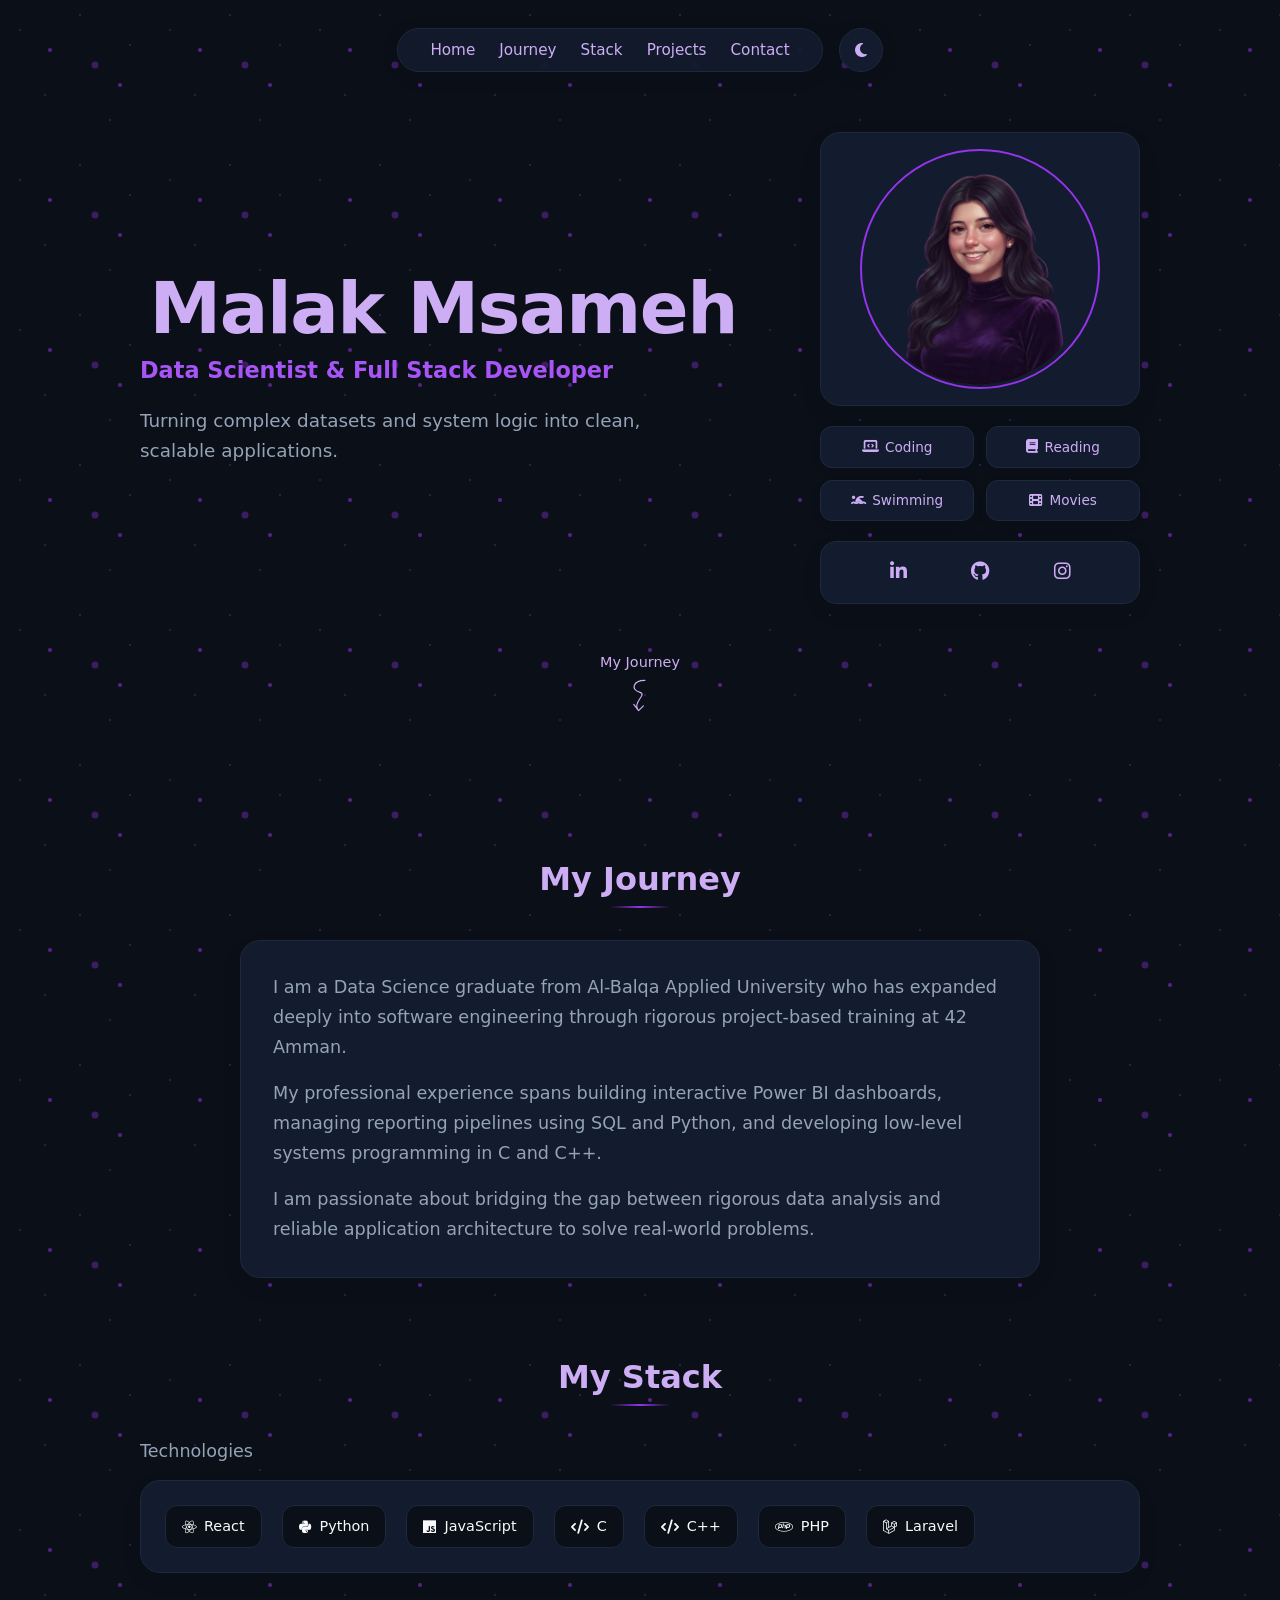
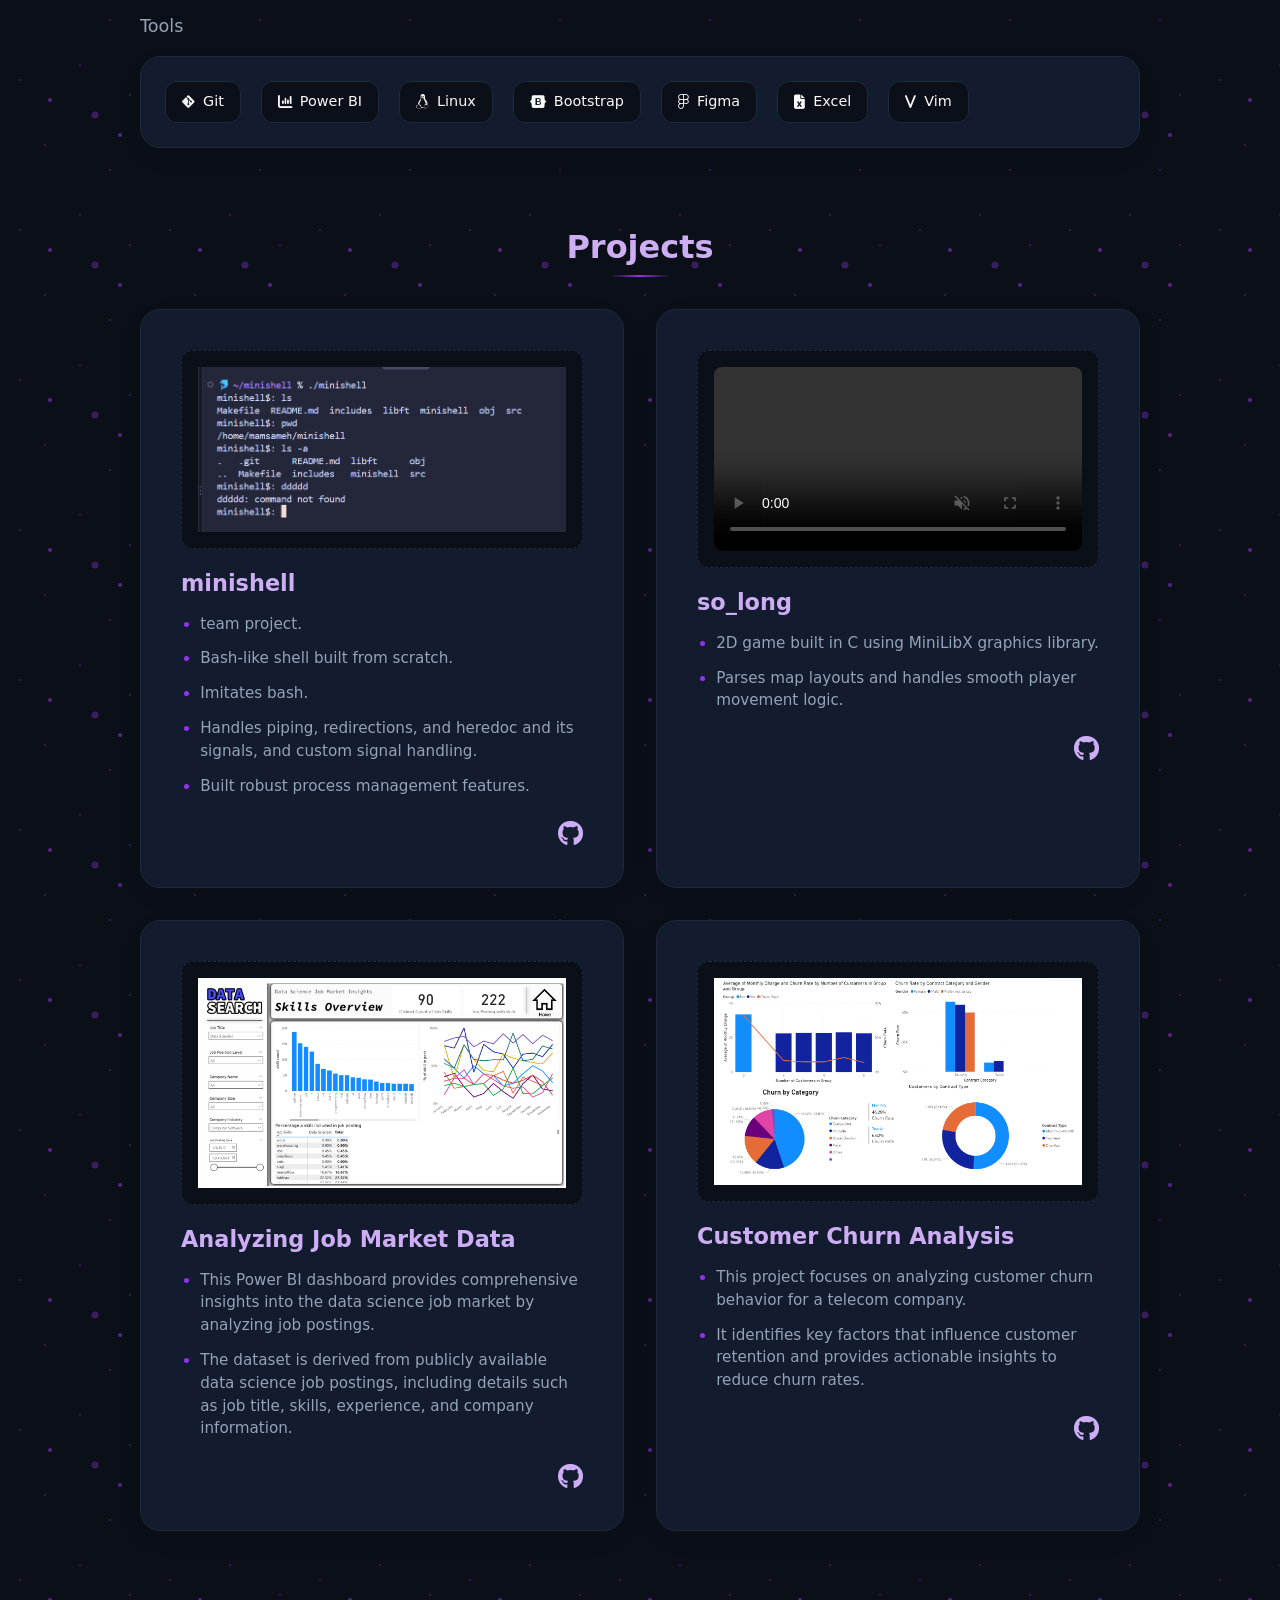
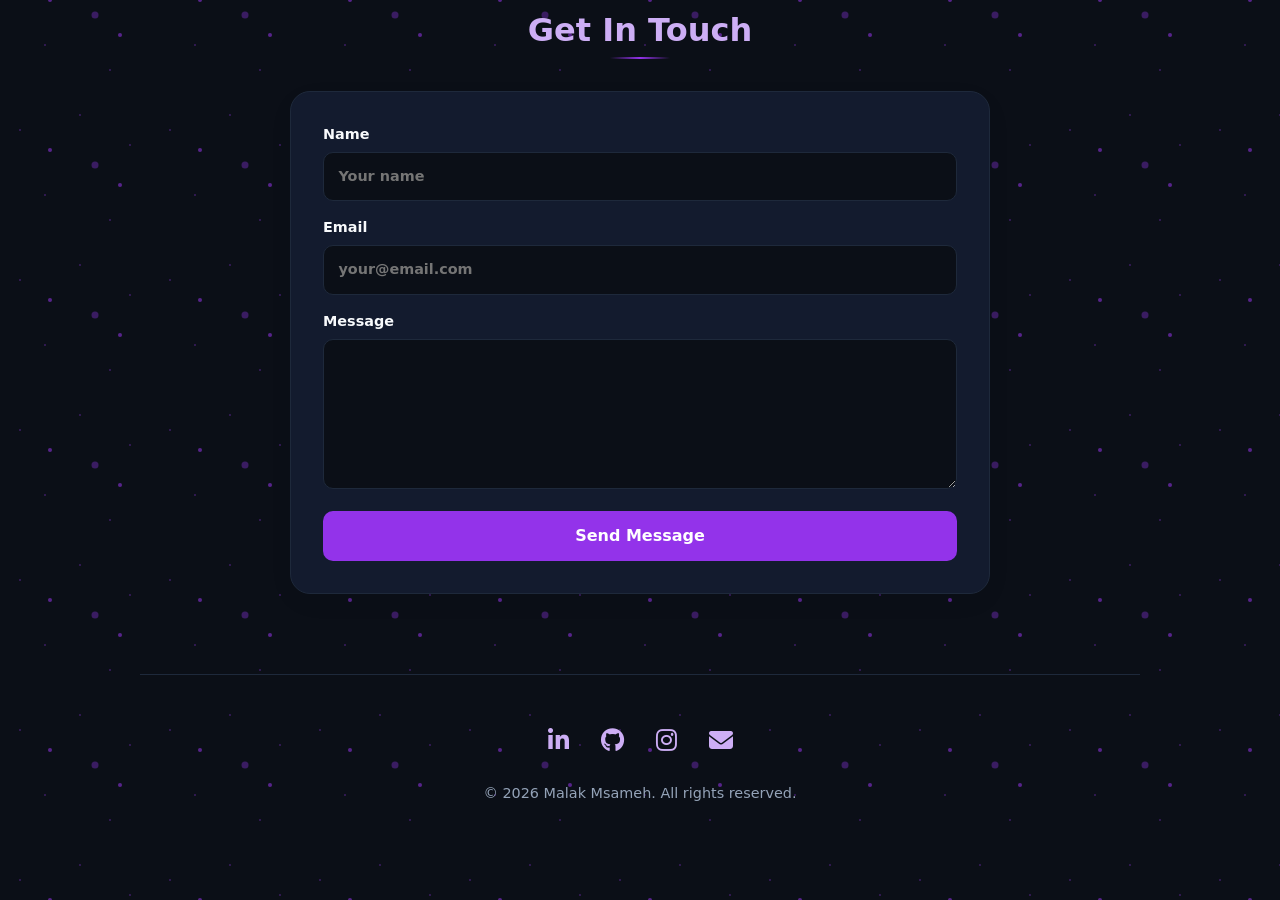
==== commit 33b43a47: "added the github links and the images for the projects cards" ====
--- a/index.html
+++ b/index.html
@@ -302,6 +302,7 @@
 		<div class="projects-grid">
 			<!-- Card 1: minishell -->
 			<article class="project-card">
+			<img src="images/minishell.png" alt="minishell image" class="project-img">
 			<h3>minishell</h3>
 			<ul>
 				<li>team project.</li>
@@ -309,9 +310,12 @@
 				<li>Imitates bash.</li>
 				<li>Handles piping, redirections, and heredoc and its signals, and custom signal handling.</li>
 				<li>Built robust process management features.</li>
-				<li>used c as a primary language.</li>
-				<li>used git and github to applaod the project.</li>
+				<!-- <li>used c as a primary language.</li>
+				<li>used git and github to applaod the project.</li> -->
 			</ul>
+			<a href="https://github.com/malakmsameh/minishell" target="_blank" aria-label="GitHub" >
+					<i class="fa-brands fa-github github-project"></i>
+			</a>
 			</article>
 
 			<!-- Card 2: so_long -->
@@ -325,33 +329,46 @@
 				<li>2D game built in C using MiniLibX graphics library.</li>
 				<li>Parses map layouts and handles smooth player movement logic.</li>
 			</ul>
+			<a href="https://github.com/malakmsameh/so_long" target="_blank" aria-label="GitHub" >
+					<i class="fa-brands fa-github github-project"></i>
+			</a>
 			</article>
+
+
 			<!-- Card 3: Uber Network Analysis -->
 			<article class="project-card">
-			<h3>Uber Network Analysis</h3>
+			<img src="images/market.png" alt="market image" class="project-img">
+			<h3>Analyzing Job Market Data</h3>
 			<ul>
-				<li>Applied social network analysis to Uber trip data to reveal connectivity patterns.</li>
-				<li>Built graph models and visualizations for insights extraction.</li>
+				<li>This Power BI dashboard provides comprehensive insights into the data science job market by analyzing job postings.</li>
+				<li>The dataset is derived from publicly available data science job postings, including details such as job title, skills, experience, and company information.</li>
 			</ul>
+			<a href="https://github.com/malakmsameh/Analyzing-Job-Market-Data-in-Power-BI" target="_blank" aria-label="GitHub" >
+					<i class="fa-brands fa-github github-project"></i>
+			</a>
 			</article>
 
 			<!-- Card 4: Inception -->
 			<article class="project-card">
-			<h3>inception</h3>
+			<img src="images/churn.png" alt="churn image" class="project-img">
+			<h3>Customer Churn Analysis</h3>
 			<ul>
-				<li>Docker multi-containerized infrastructure built from scratch.</li>
-				<li>Composes Nginx, WordPress, and MariaDB secure environments.</li>
+				<li>This project focuses on analyzing customer churn behavior for a telecom company. </li>
+				<li> It identifies key factors that influence customer retention and provides actionable insights to reduce churn rates.</li>
 			</ul>
+			<a href="https://github.com/malakmsameh/Customer-Churn-Analysis-in-Power-BI" target="_blank" aria-label="GitHub" >
+					<i class="fa-brands fa-github github-project"></i>
+			</a>
 			</article>
 
 			<!-- Card 5: Email Spam -->
-			<article class="project-card project-card-full">
+			<!-- <article class="project-card project-card-full">
 			<h3>Email Spam Classifier</h3>
 			<ul>
 				<li>Designed and implemented high-accuracy ML classification backend in Python.</li>
 				<li>Shipped visual KPI monitoring dashboard outlining spam metrics.</li>
 			</ul>
-			</article>
+			</article> -->
 		</div>
 		</section>
 
--- a/style.css
+++ b/style.css
@@ -217,7 +217,7 @@
 	display: grid;
 	grid-template-columns: minmax(0, 1.2fr) minmax(240px, 320px);
 	align-items: center;
-	gap: 4rem;
+	gap: 3rem;
 	width: 100%;
 }
 
@@ -229,10 +229,10 @@
 .name
 {
 	margin: 0 0 0.5rem;
-	padding: 0.2rem 0.5rem;
+	padding: 0.1rem 0.6rem;
 	display: inline-block;
 	color: var(--accent-lavender);
-	font-size: 3.5rem;
+	font-size: 4.5rem;
 	line-height: 1.05;
 	font-weight: 800;
 	letter-spacing: -0.02em;
@@ -576,6 +576,49 @@
 {
 	color: var(--accent-purple);
 }
+
+.project-img
+{
+	min-height: 160px;
+	margin-bottom: 1.25rem;
+	padding: 1rem;
+	display: flex;
+	align-items: center;
+	justify-content: center;
+	color: var(--text-secondary);
+	font-size: 0.9rem;
+	text-align: center;
+	background: var(--bg-color);
+	border: 1px dashed var(--card-border);
+	border-radius: 12px;
+}
+
+/* Position the link container to the right */
+.project-card a[aria-label="GitHub"] {
+	display: flex;
+	text-decoration: none;
+	justify-content: flex-end;
+	margin-top: 1.5rem; /* Adds a bit of space above the icon */
+}
+
+/* Make the GitHub icon bigger and style its hover effect */
+.github-project {
+	font-size: 1.6rem; /* Adjust this value to make it bigger or smaller */
+	color: var(--accent-lavender);
+	transition: color 0.2s ease, transform 0.2s ease;
+}
+
+.project-card a[aria-label="GitHub"]:hover .github-project {
+	color: var(--accent-glow);
+	transform: translateY(-2px);
+}
+
+/* .github-project */
+/* { */
+	/* text-align: right; */
+	/* justify-content: right; */
+	/* flex-direction: end; */
+/* } */
 
 .so_log_video
 {
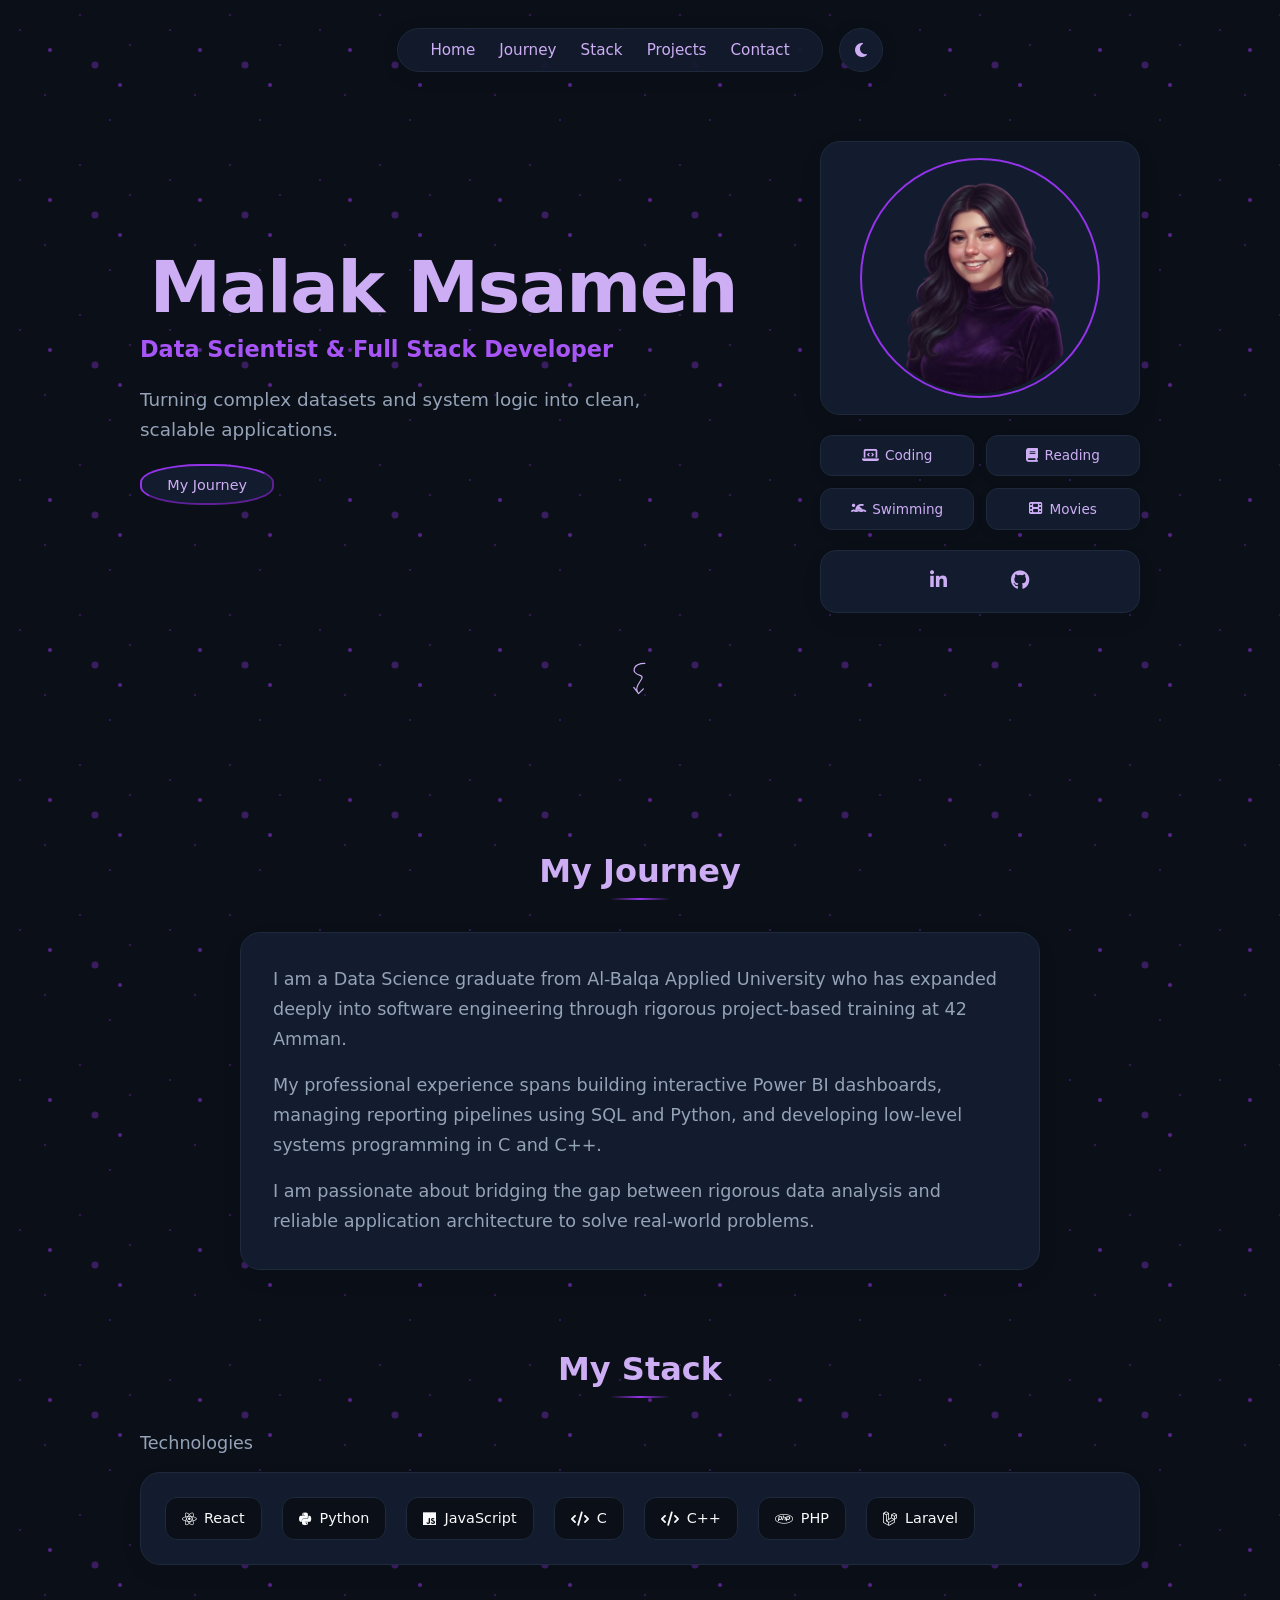
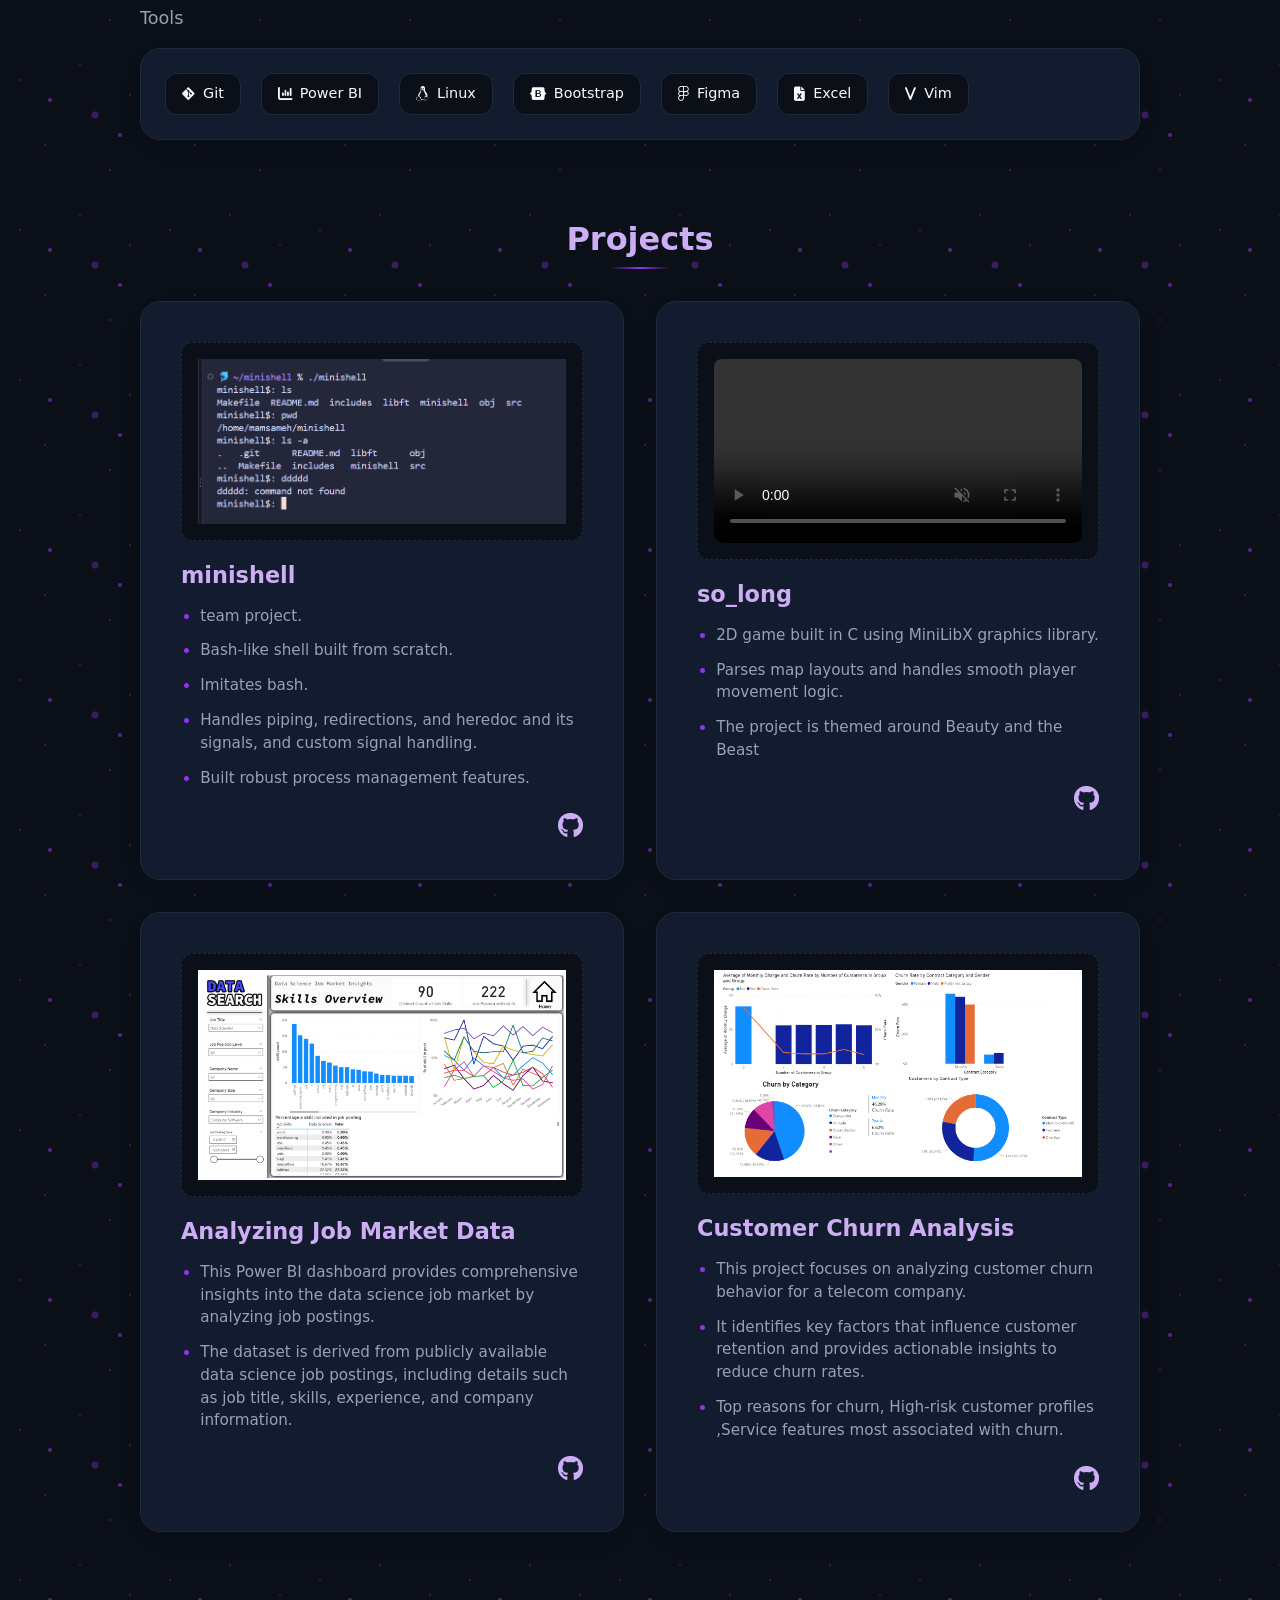
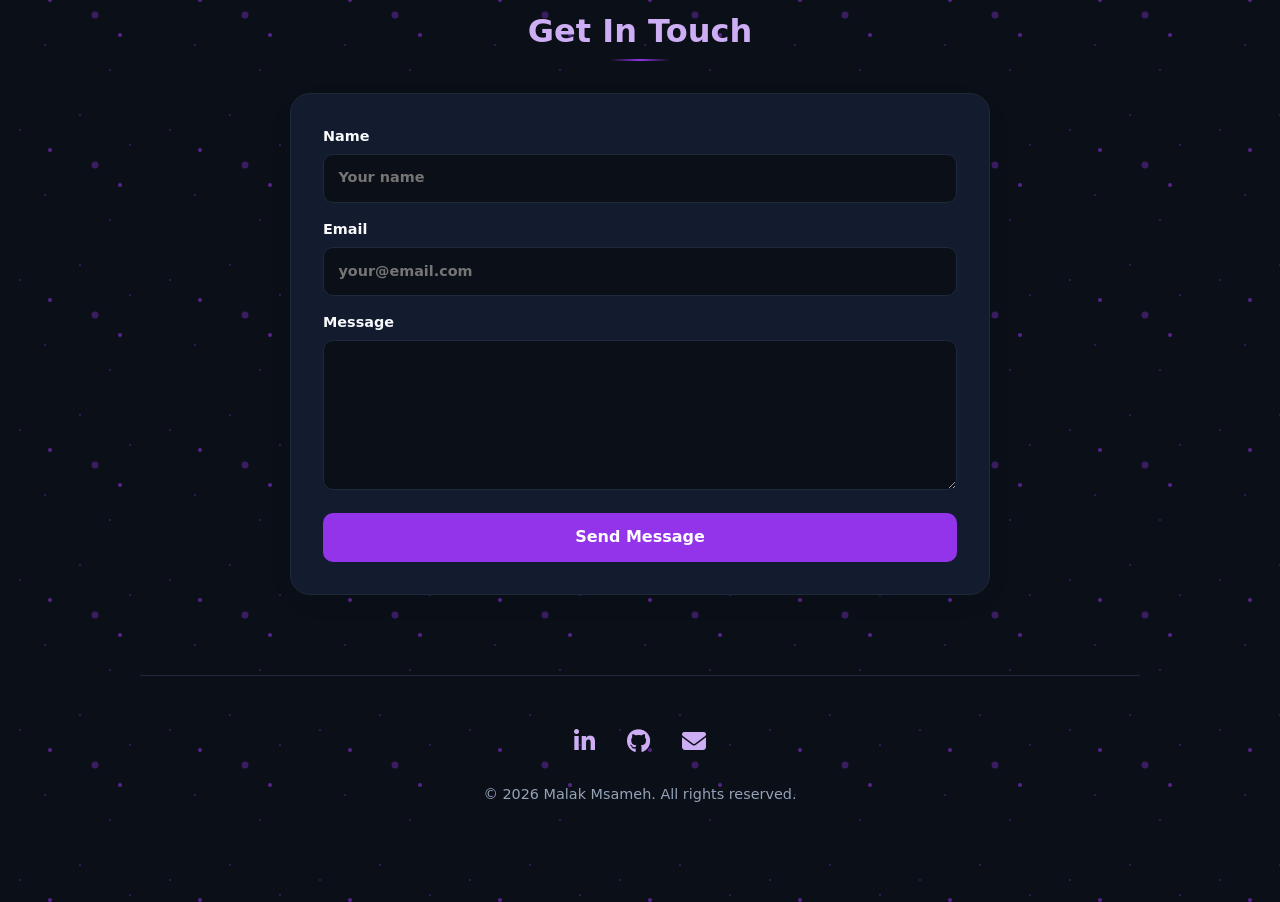
==== commit 5d95da91: "im editing the readme file" ====
--- a/index.html
+++ b/index.html
@@ -12,7 +12,7 @@
 
 <body>
 	<!-- the theme of dark and light mode and to switch between them using checkbox-->
-	<input type="checkbox" id="theme-toggle" class="theme-checkbox" aria-label="Toggle dark and light mode">
+	<input type="checkbox" id="light-mode" class="theme-checkbox" aria-label="Toggle dark and light mode">
 	<div class="container">
 
 		<!-- header section for the nav bar and the dark / light mode -->
@@ -27,7 +27,7 @@
 			</nav>
 
 			<!-- dark and light mode icons  -->
-			<label for="theme-toggle" class="theme-toggle-btn" title="Toggle Light/Dark Mode" aria-label="Toggle Light/Dark Mode">
+			<label for="light-mode" class="light-mode-btn" title="Toggle Light/Dark Mode" aria-label="Toggle Light/Dark Mode">
 				<i class="fa-solid fa-sun sun-icon"></i>
 				<i class="fa-solid fa-moon moon-icon"></i>
 			</label>
@@ -49,6 +49,9 @@
 							Turning complex datasets and system logic into clean,
 							scalable applications.
 						</p>
+						<button class="my-journy-button">
+							<span class="next">My Journey</span>
+						</button>
 					</div>
 
 
@@ -96,9 +99,9 @@
 								<i class="fa-brands fa-github"></i>
 							</a>
 
-							<a href="https://www.instagram.com/malak_musameh/?hl=en" target="_blank" aria-label="Instagram">
+							<!-- <a href="https://www.instagram.com/malak_musameh/?hl=en" target="_blank" aria-label="Instagram">
 								<i class="fa-brands fa-instagram"></i>
-							</a>
+							</a> -->
 
 							<!-- <a href="https://wa.me/" target="_blank" aria-label="WhatsApp">
 								<i class="fa-brands fa-whatsapp"></i>
@@ -107,9 +110,9 @@
 					</div>
 				</div>
 
-				<div class="hero-scroll-cue-center">
-					<a href="#journey" class="scroll-link">
-						<span class="next">My Journey</span>
+				<div class="scroll-centring">
+					<!-- <a href="#journey" class="scroll-link">
+						<span class="next">My Journey</span> -->
 
 						<!-- the arrow icon and its measurements and the 
 						 xmlns tells the browser that we are using an svg-->
@@ -314,6 +317,7 @@
 				<li>used git and github to applaod the project.</li> -->
 			</ul>
 			<a href="https://github.com/malakmsameh/minishell" target="_blank" aria-label="GitHub" >
+
 					<i class="fa-brands fa-github github-project"></i>
 			</a>
 			</article>
@@ -328,6 +332,7 @@
 			<ul>
 				<li>2D game built in C using MiniLibX graphics library.</li>
 				<li>Parses map layouts and handles smooth player movement logic.</li>
+				<li>The project is themed around Beauty and the Beast</li>
 			</ul>
 			<a href="https://github.com/malakmsameh/so_long" target="_blank" aria-label="GitHub" >
 					<i class="fa-brands fa-github github-project"></i>
@@ -355,6 +360,7 @@
 			<ul>
 				<li>This project focuses on analyzing customer churn behavior for a telecom company. </li>
 				<li> It identifies key factors that influence customer retention and provides actionable insights to reduce churn rates.</li>
+				<li>Top reasons for churn, High-risk customer profiles ,Service features most associated with churn.</li>
 			</ul>
 			<a href="https://github.com/malakmsameh/Customer-Churn-Analysis-in-Power-BI" target="_blank" aria-label="GitHub" >
 					<i class="fa-brands fa-github github-project"></i>
@@ -410,9 +416,9 @@
 					<i class="fa-brands fa-github"></i>
 				</a>
 
-				<a href="https://www.instagram.com/malak_musameh/?hl=en" target="_blank" aria-label="Instagram" >
+				<!-- <a href="https://www.instagram.com/malak_musameh/?hl=en" target="_blank" aria-label="Instagram" >
 					<i class="fa-brands fa-instagram"></i>
-				</a>
+				</a> -->
 
 				<!-- <a href="https://wa.me/" target="_blank" aria-label="WhatsApp" >
 					<i class="fa-brands fa-whatsapp"></i>
--- a/style.css
+++ b/style.css
@@ -17,7 +17,7 @@
 }
 
 /* ---------- Light theme variables ---------- */
-body:has(#theme-toggle:checked)
+body:has(#light-mode:checked)
 {
 	--bg-color: #f3ebfc;
 	--card-bg: #e6d5fa;
@@ -155,7 +155,7 @@
 	transform: translateY(-2px);
 }
 
-.theme-toggle-btn
+.light-mode-btn
 {
 	flex: 0 0 auto;
 	display: flex;
@@ -171,32 +171,32 @@
 	transition: transform 0.2s ease, border-color 0.2s ease;
 }
 
-.theme-toggle-btn:hover
+.light-mode-btn:hover
 {
 	transform: translateY(-2px);
 	border-color: var(--accent-purple);
 }
 
-.theme-toggle-btn .moon-icon
+.light-mode-btn .moon-icon
 {
 	display: block;
 	color: var(--accent-lavender);
 	font-size: 1rem;
 }
 
-.theme-toggle-btn .sun-icon
+.light-mode-btn .sun-icon
 {
 	display: none;
 	color: #d97706;
 	font-size: 1.1rem;
 }
 
-#theme-toggle:checked ~ .container .theme-toggle-btn .moon-icon
+#light-mode:checked ~ .container .light-mode-btn .moon-icon
 {
 	display: none;
 }
 
-#theme-toggle:checked ~ .container .theme-toggle-btn .sun-icon
+#light-mode:checked ~ .container .light-mode-btn .sun-icon
 {
 	display:block;
 }
@@ -357,7 +357,7 @@
 }
 
 /* ---------- Scroll ---------- */
-.hero-scroll-cue-center
+.scroll-centring
 {
 	display: flex;
 	justify-content: center;
@@ -373,6 +373,16 @@
 	gap: 0.25rem;
 	color: inherit;
 	text-decoration: none;
+}
+
+.my-journy-button
+{
+	margin-top: 3%;
+	/* margin-left: 20%; */
+	padding: 1% 4% 1% 4%;
+	border-radius: 45%;
+	background-color: var(--card-bg);
+	border-color: var(--accent-purple);
 }
 
 .next
@@ -854,7 +864,7 @@
 		font-size: 0.78rem;
 	}
 
-	.theme-toggle-btn
+	.light-mode-btn
 	{
 		width: 40px;
 		height: 40px;
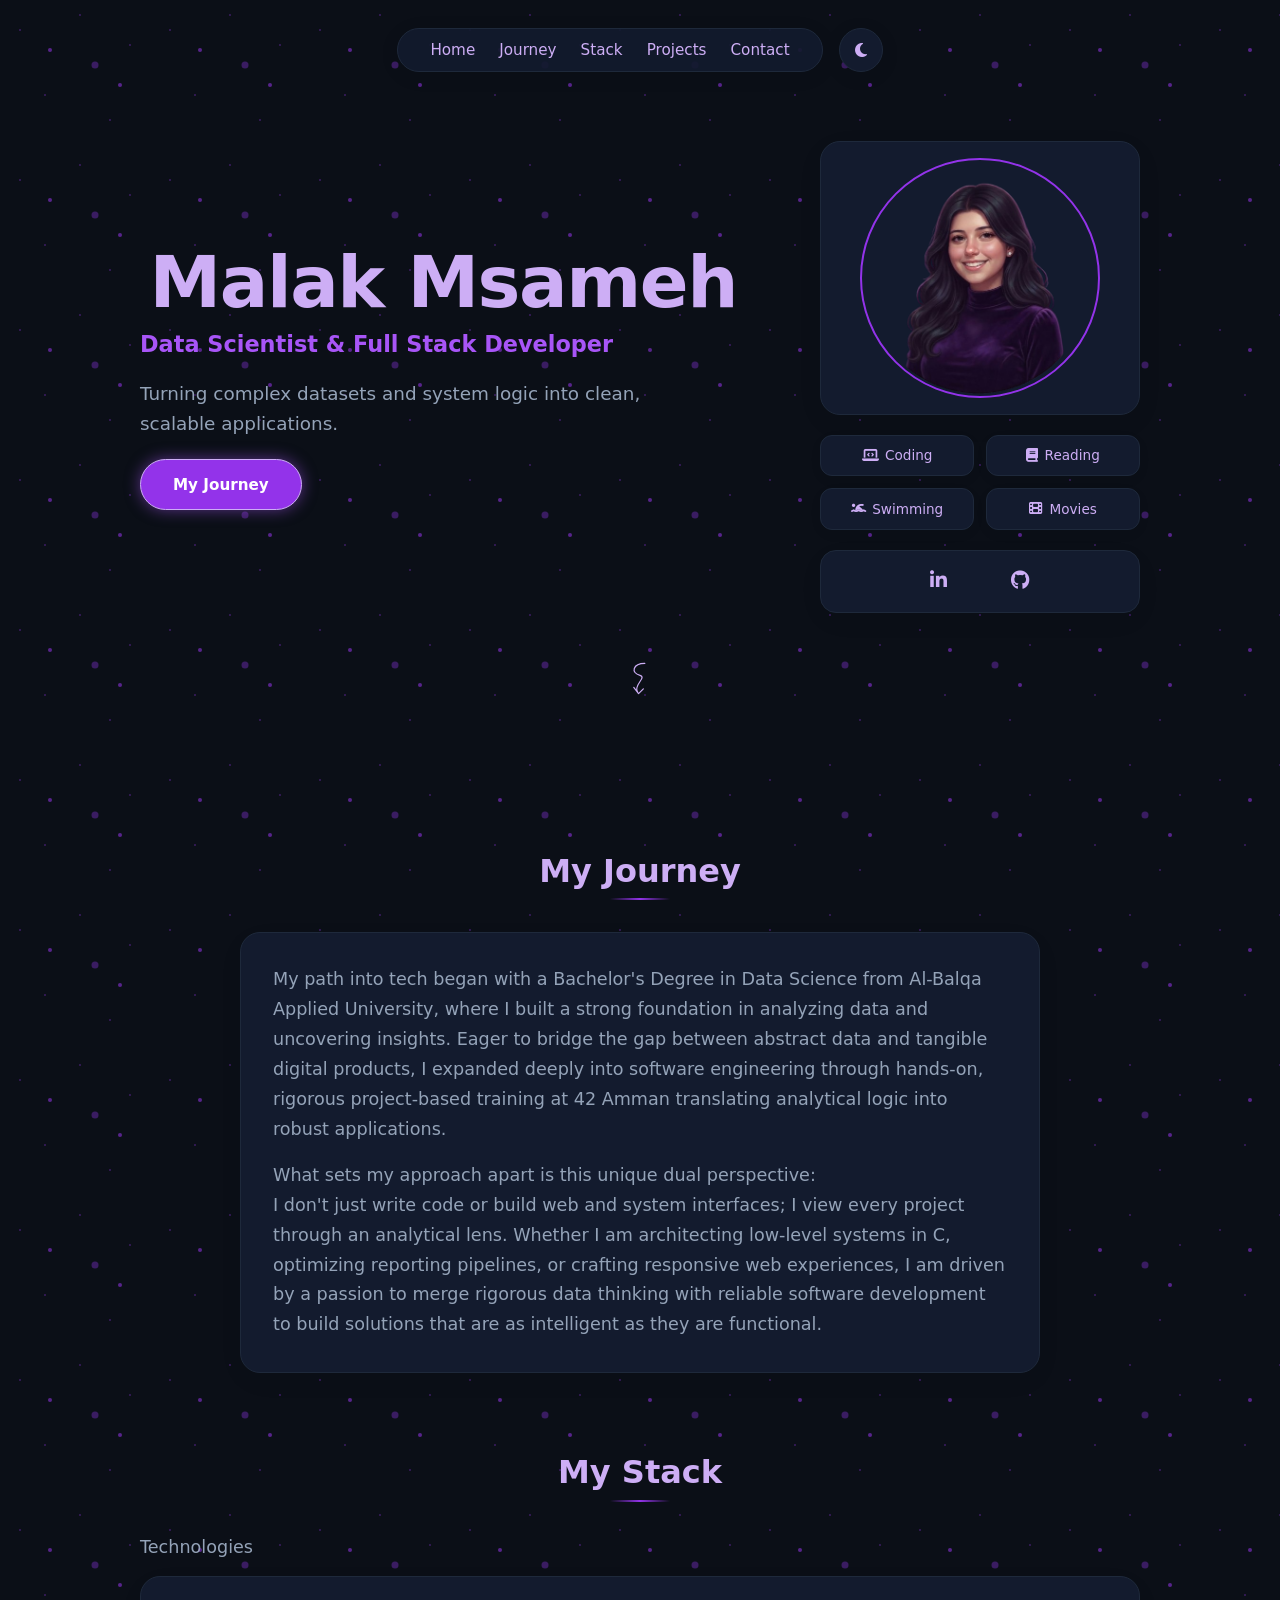
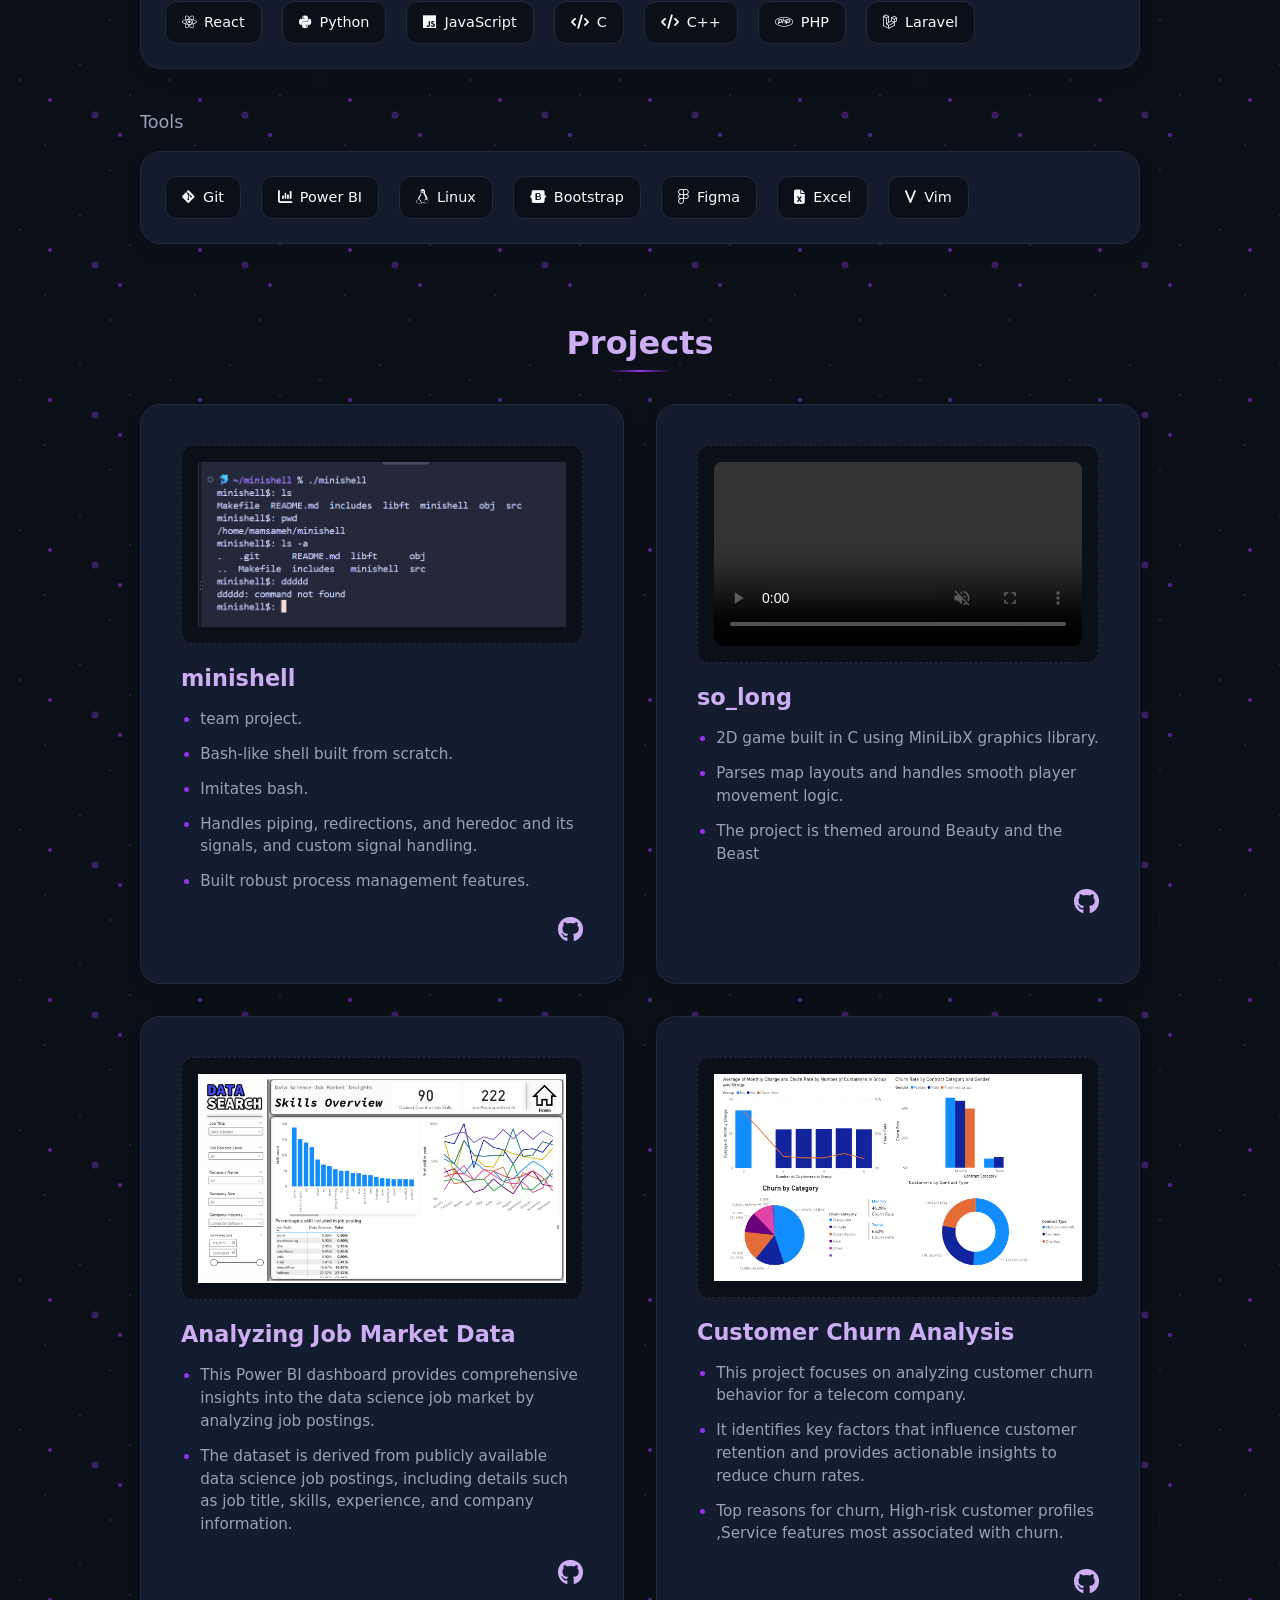
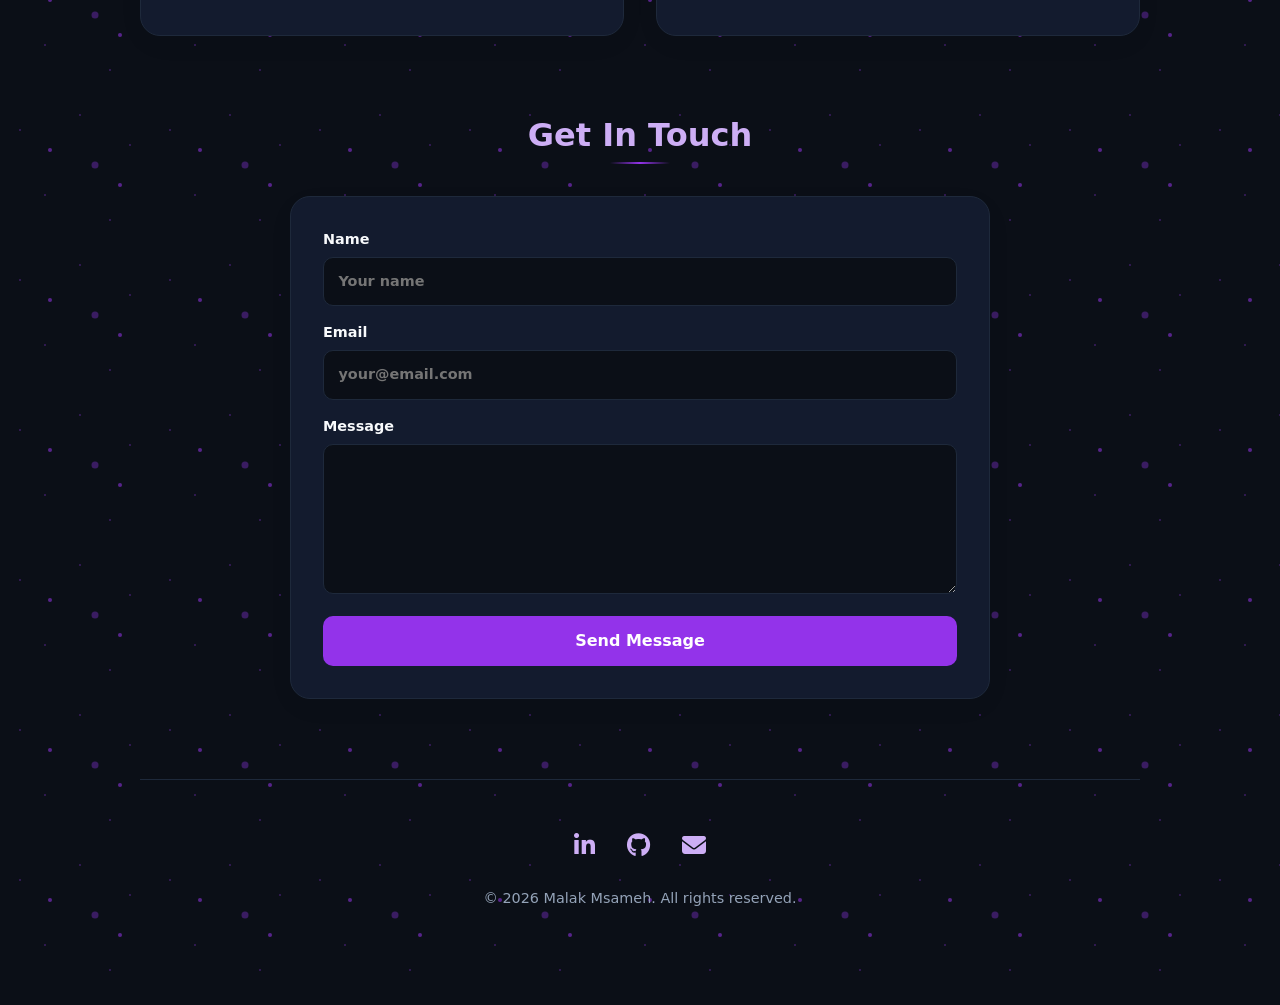
==== commit 8704bf5f: "dones" ====
--- a/index.html
+++ b/index.html
@@ -49,9 +49,11 @@
 							Turning complex datasets and system logic into clean,
 							scalable applications.
 						</p>
+						<a href="#journey">
 						<button class="my-journy-button">
 							<span class="next">My Journey</span>
 						</button>
+						</a>
 					</div>
 
 
@@ -99,20 +101,11 @@
 								<i class="fa-brands fa-github"></i>
 							</a>
 
-							<!-- <a href="https://www.instagram.com/malak_musameh/?hl=en" target="_blank" aria-label="Instagram">
-								<i class="fa-brands fa-instagram"></i>
-							</a> -->
-
-							<!-- <a href="https://wa.me/" target="_blank" aria-label="WhatsApp">
-								<i class="fa-brands fa-whatsapp"></i>
-							</a> -->
 						</div>
 					</div>
 				</div>
 
 				<div class="scroll-centring">
-					<!-- <a href="#journey" class="scroll-link">
-						<span class="next">My Journey</span> -->
 
 						<!-- the arrow icon and its measurements and the 
 						 xmlns tells the browser that we are using an svg-->
@@ -142,22 +135,21 @@
 				<div class="about-me">
 					<div class="info">
 						<p>
-							I am a Data Science graduate from Al-Balqa Applied University
-							who has expanded deeply into software engineering through
-							rigorous project-based training at 42 Amman.
+							My path into tech began with a Bachelor's Degree in Data Science from Al-Balqa Applied University,
+							where I built a strong foundation in analyzing data and uncovering insights.
+							Eager to bridge the gap between abstract data and tangible digital products,
+							I expanded deeply into software engineering through hands-on,
+							rigorous project-based training at 42 Amman translating analytical logic into robust applications.
+
 						</p>
-
 						<p>
-							My professional experience spans building interactive
-							Power BI dashboards, managing reporting pipelines using
-							SQL and Python, and developing low-level systems
-							programming in C and C++.
-						</p>
-
-						<p>
-							I am passionate about bridging the gap between rigorous
-							data analysis and reliable application architecture to
-							solve real-world problems.
+								What sets my approach apart is this unique dual perspective:
+								<br>I don't just write code or build web and system interfaces;
+								I view every project through an analytical lens.
+								Whether I am architecting low-level systems in C,
+								optimizing reporting pipelines, or crafting responsive web experiences,
+								I am driven by a passion to merge rigorous data thinking with reliable software
+								development to build solutions that are as intelligent as they are functional.
 						</p>
 					</div>
 			</div>
@@ -222,24 +214,6 @@
 			<h3>Tools</h3>
 
 			<div class="stack-badge">
-			<!-- <span class="tech-badge">
-				<i class="fa-brands fa-github">
-
-				</i>
-				GitHub
-			</span> -->
-			<!-- <span class="tech-badge">
-				<i class="fa-solid fa-terminal">
-
-				</i>
-				Zsh
-			</span> -->
-			<!-- <span class="tech-badge">
-				<i class="fa-brands fa-ubuntu">
-
-				</i>
-				Ubuntu
-			</span> -->
 			<span class="tech-badge">
 				<i class="fa-brands fa-git-alt">
 
@@ -252,12 +226,6 @@
 				</i>
 				Power BI
 			</span>
-			<!-- <span class="tech-badge">
-				<i class="fa-solid fa-file-powerpoint">
-
-				</i>
-				PowerPoint
-			</span> -->
 			<span class="tech-badge">
 				<i class="fa-brands fa-linux">
 
@@ -276,12 +244,6 @@
 				</i>
 				Figma
 			</span>
-			<!-- <span class="tech-badge">
-				<i class="fa-solid fa-file-word">
-
-				</i>
-				Word
-			</span> -->
 			<span class="tech-badge">
 				<i class="fa-solid fa-file-excel">
 
@@ -313,8 +275,6 @@
 				<li>Imitates bash.</li>
 				<li>Handles piping, redirections, and heredoc and its signals, and custom signal handling.</li>
 				<li>Built robust process management features.</li>
-				<!-- <li>used c as a primary language.</li>
-				<li>used git and github to applaod the project.</li> -->
 			</ul>
 			<a href="https://github.com/malakmsameh/minishell" target="_blank" aria-label="GitHub" >
 
@@ -366,15 +326,6 @@
 					<i class="fa-brands fa-github github-project"></i>
 			</a>
 			</article>
-
-			<!-- Card 5: Email Spam -->
-			<!-- <article class="project-card project-card-full">
-			<h3>Email Spam Classifier</h3>
-			<ul>
-				<li>Designed and implemented high-accuracy ML classification backend in Python.</li>
-				<li>Shipped visual KPI monitoring dashboard outlining spam metrics.</li>
-			</ul>
-			</article> -->
 		</div>
 		</section>
 
@@ -416,14 +367,6 @@
 					<i class="fa-brands fa-github"></i>
 				</a>
 
-				<!-- <a href="https://www.instagram.com/malak_musameh/?hl=en" target="_blank" aria-label="Instagram" >
-					<i class="fa-brands fa-instagram"></i>
-				</a> -->
-
-				<!-- <a href="https://wa.me/" target="_blank" aria-label="WhatsApp" >
-					<i class="fa-brands fa-whatsapp"></i>
-				</a> -->
-
 				<a href="mailto:malak.musameh31@gmail.com" aria-label="Email" >
 					<i class="fa-solid fa-envelope"></i>
 				</a>
--- a/style.css
+++ b/style.css
@@ -48,18 +48,12 @@
 {
 	min-width: 320px;
 	min-height: 100vdh;
-	/* min-height: 550vh; */
 	margin: 0;
-	/* padding: 0 0 8rem; */
-padding: 0 0 2rem;
-	/* overflow-x:auto; */
-
+	padding: 0 0 2rem;
 	background-color: var(--bg-color);
 	/* background dots that are drawn */
-	/* background-image: url("data:image/svg+xml,%3Csvg width='150' height='150' viewBox='0 0 150 150' xmlns='http://www.w3.org/2000/svg'%3E%3Cg fill='%239333ea' fill-opacity='0.15'%3E%3Ccircle cx='20' cy='30' r='1' /%3E%3Ccircle cx='80' cy='15' r='1' /%3E%3Ccircle cx='130' cy='45' r='1' /%3E%3Ccircle cx='45' cy='95' r='1' /%3E%3Ccircle cx='110' cy='120' r='1' /%3E%3Ccircle cx='50' cy='50' r='2' fill-opacity='0.2' /%3E%3Ccircle cx='120' cy='85' r='2' fill-opacity='0.2' /%3E%3Ccircle cx='95' cy='65' r='3.5' fill-opacity='0.1' /%3E%3C/g%3E%3C/svg%3E"); */
 	background-image: url("data:image/svg+xml,%3Csvg width='150' height='150' viewBox='0 0 150 150' xmlns='http://www.w3.org/2000/svg'%3E%3Cg fill='%239333ea' fill-opacity='0.35'%3E%3Ccircle cx='20' cy='30' r='1' /%3E%3Ccircle cx='80' cy='15' r='1' /%3E%3Ccircle cx='130' cy='45' r='1' /%3E%3Ccircle cx='45' cy='95' r='1' /%3E%3Ccircle cx='110' cy='120' r='1' /%3E%3Ccircle cx='50' cy='50' r='2' fill-opacity='0.55' /%3E%3Ccircle cx='120' cy='85' r='2' fill-opacity='0.55' /%3E%3Ccircle cx='95' cy='65' r='3.5' fill-opacity='0.35' /%3E%3C/g%3E%3C/svg%3E");
 	background-repeat: repeat;
-
 	color: var(--text-primary);
 	font-family: system-ui, -apple-system, BlinkMacSystemFont, "Segoe UI",
 		Roboto, sans-serif;
@@ -98,7 +92,6 @@
 	width: 1px;
 	height: 1px;
 	opacity: 0;
-	/* pointer-events: none; */
 }
 
 /* ---------- Main container ---------- */
@@ -205,7 +198,6 @@
 .intro
 {
 	min-height: 80vh;
-	 /* min-height: 100vh; */
 	display: flex;
 	flex-direction: column;
 	justify-content: center;
@@ -378,18 +370,28 @@
 .my-journy-button
 {
 	margin-top: 3%;
-	/* margin-left: 20%; */
-	padding: 1% 4% 1% 4%;
-	border-radius: 45%;
-	background-color: var(--card-bg);
-	border-color: var(--accent-purple);
+	padding: 0.8rem 2rem;
+	border-radius: 30px;
+	background: var(--accent-purple);
+	border: 1px solid var(--accent-lavender);
+	color: #fff;
+	cursor: pointer;
+	box-shadow: 0 0 15px color-mix(in srgb, var(--accent-glow) 50%, transparent);
+	transition: transform 0.2s ease, box-shadow 0.3s ease, background 0.3s ease;
+}
+
+.my-journy-button:hover
+{
+	transform: translateY(-2px);
+	background: linear-gradient(135deg, var(--accent-glow), var(--accent-purple));
+	box-shadow: 0 0 25px var(--accent-glow), 0 0 10px var(--accent-purple);
 }
 
 .next
 {
-	color: var(--accent-lavender);
-	font-size: 0.9rem;
-	font-weight: 500;
+	color: #fff;
+	font-size: 0.95rem;
+	font-weight: 600;
 	text-align: center;
 }
 
@@ -409,11 +411,6 @@
 
 @keyframes bounceArrow
 {
-	/* 0%, 20%, 50%, 80%, 100%
-	{
-		transform: translateY(0);
-	} */
-
 	40%
 	{
 		transform: translateY(6px);
@@ -608,12 +605,12 @@
 	display: flex;
 	text-decoration: none;
 	justify-content: flex-end;
-	margin-top: 1.5rem; /* Adds a bit of space above the icon */
+	margin-top: 1.5rem;
 }
 
 /* Make the GitHub icon bigger and style its hover effect */
 .github-project {
-	font-size: 1.6rem; /* Adjust this value to make it bigger or smaller */
+	font-size: 1.6rem;
 	color: var(--accent-lavender);
 	transition: color 0.2s ease, transform 0.2s ease;
 }
@@ -622,13 +619,6 @@
 	color: var(--accent-glow);
 	transform: translateY(-2px);
 }
-
-/* .github-project */
-/* { */
-	/* text-align: right; */
-	/* justify-content: right; */
-	/* flex-direction: end; */
-/* } */
 
 .so_log_video
 {
@@ -714,8 +704,7 @@
 	transition: transform 0.2s ease, background-color 0.2s ease;
 }
 
-.contact-form button:hover,
-.contact-form button:focus-visible
+.contact-form button:hover, .contact-form button:focus-visible
 {
 	background-color: var(--accent-glow);
 	transform: translateY(-2px);
@@ -981,7 +970,6 @@
 
 	.footer-social-media-icons
 	{
-		/* margin-top: rem; */
 		margin-bottom: 1.25rem;
 	}
 
